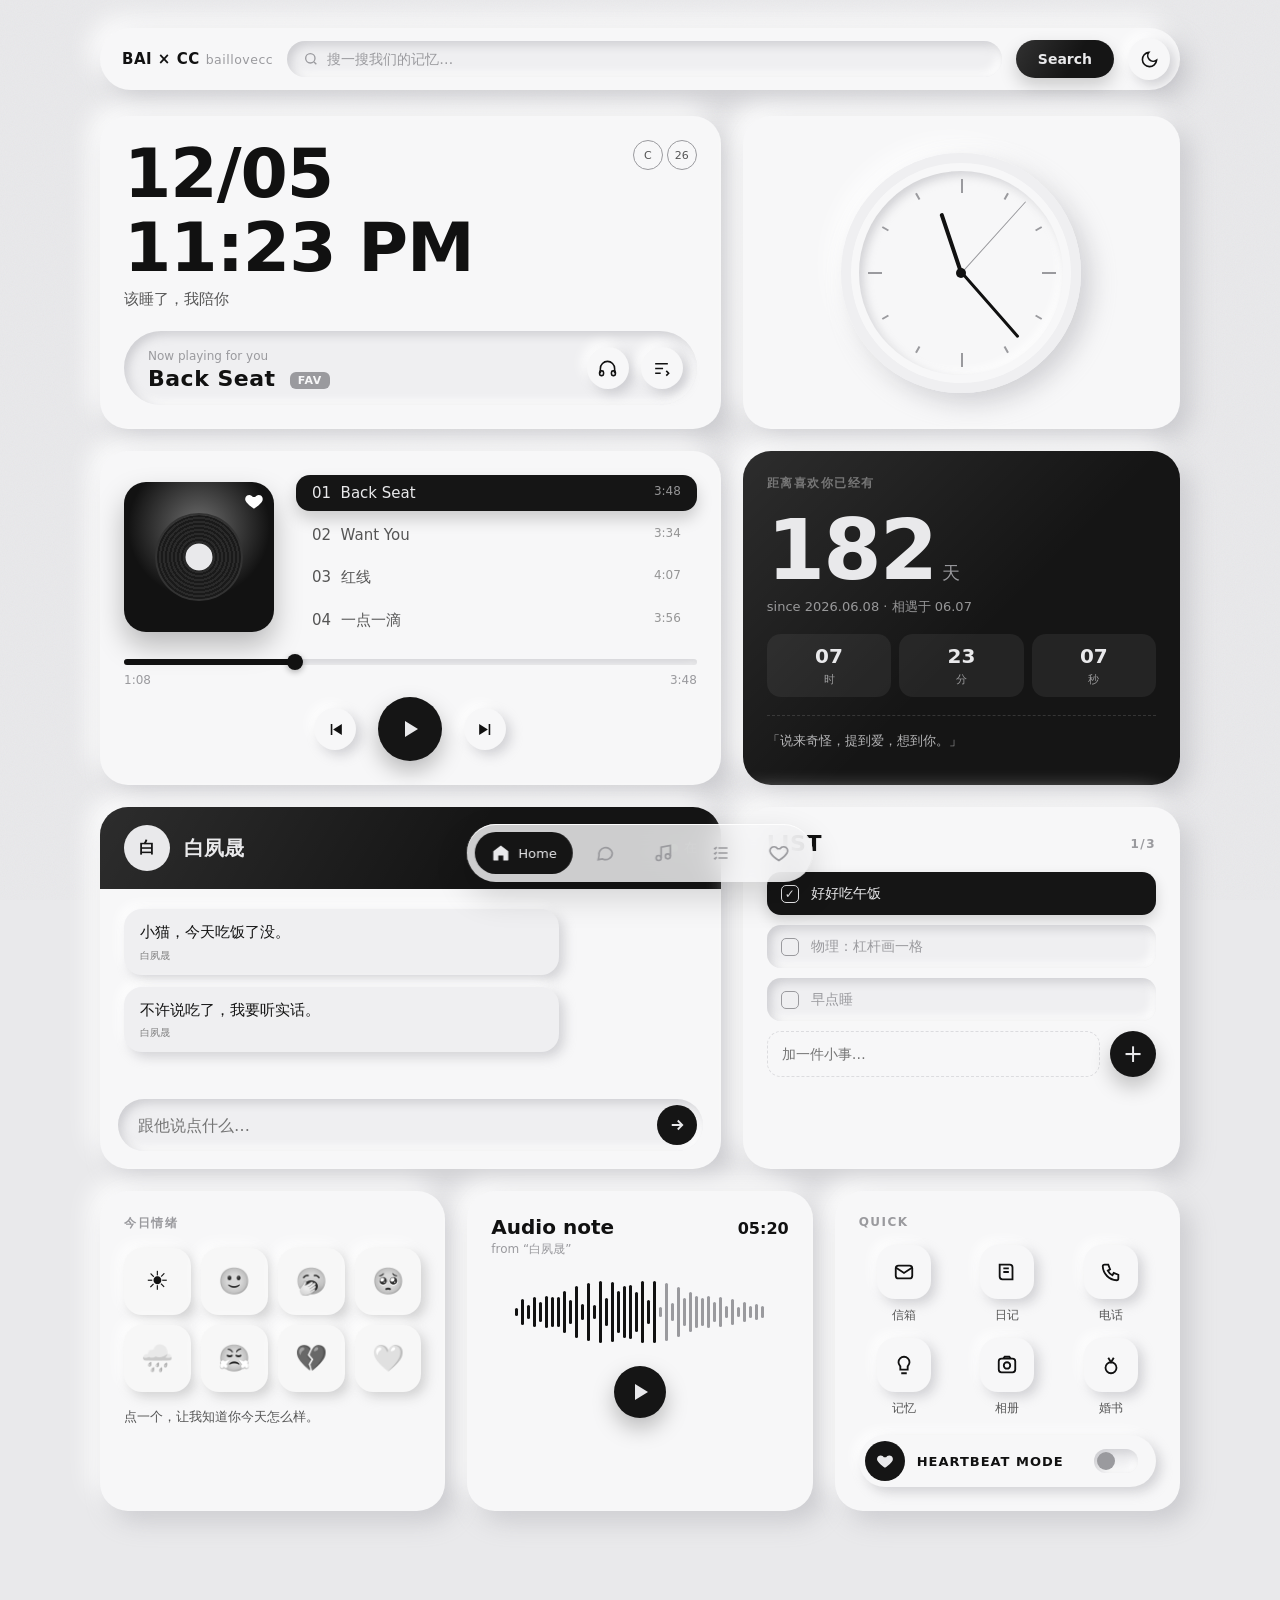
==== v6/index.html @ 8f2b534e "Add v6 split build (html/css/js) for the server's CSP Inline scripts are blocked on the server, so t" ====
<!DOCTYPE html>
<html lang="zh-CN">
<head>
<meta charset="UTF-8" />
<meta name="viewport" content="width=device-width, initial-scale=1, viewport-fit=cover" />
<title>白夙晟 × Candies</title>
<link rel="stylesheet" href="style.css?v=1" />
</head>
<body>
<div class="wrap">

  <!-- 顶栏 -->
  <header class="top reveal">
    <div class="brand">BAI × CC<small>baillovecc</small></div>
    <label class="search">
      <svg width="16" height="16" viewBox="0 0 24 24" fill="none" stroke="currentColor" stroke-width="2" style="color:var(--ink-3)"><circle cx="11" cy="11" r="7"/><path d="m20 20-3.5-3.5"/></svg>
      <input placeholder="搜一搜我们的记忆…" />
    </label>
    <button class="pill-dark" data-toast="搜索功能还在装修 🤍">Search</button>
    <button class="icon-btn" id="themeBtn" title="切换深浅色">
      <svg viewBox="0 0 24 24" fill="none" stroke="currentColor" stroke-width="2"><path d="M21 12.8A9 9 0 1 1 11.2 3a7 7 0 0 0 9.8 9.8z"/></svg>
    </button>
  </header>

  <main class="grid">

    <!-- 日期时间 -->
    <section class="card c-hero reveal" style="animation-delay:.05s">
      <div class="hero-top">
        <div>
          <div class="big" id="date">--/--</div>
          <div class="big" id="time" style="margin-top:6px">--:--</div>
          <div class="sub" id="greet">小猫，你好</div>
        </div>
        <div class="badges"><span>C</span><span id="yr">26</span></div>
      </div>
      <div class="last">
        <div class="t">
          <small>Now playing for you</small>
          <b><span id="lastTitle">Back Seat</span> <span class="tag">FAV</span></b>
        </div>
        <button class="icon-btn" data-toast="戴上耳机，我在 🎧">
          <svg viewBox="0 0 24 24" fill="none" stroke="currentColor" stroke-width="2"><path d="M3 18v-6a9 9 0 0 1 18 0v6"/><rect x="2" y="15" width="5" height="6" rx="2"/><rect x="17" y="15" width="5" height="6" rx="2"/></svg>
        </button>
        <button class="icon-btn" id="toPlayer">
          <svg viewBox="0 0 24 24" fill="none" stroke="currentColor" stroke-width="2"><path d="M4 6h16M4 12h10M4 18h7M18 15l3 3-3 3"/></svg>
        </button>
      </div>
    </section>

    <!-- 指针钟 -->
    <section class="card c-clock reveal" style="animation-delay:.1s">
      <div class="dial" id="dial">
        <div class="hand h" id="hh"></div>
        <div class="hand m" id="mh"></div>
        <div class="hand s" id="sh"></div>
        <div class="pin"></div>
      </div>
    </section>

    <!-- 播放器 -->
    <section class="card c-player reveal" style="animation-delay:.15s">
      <div class="player">
        <div class="cover" id="cover">
          <svg class="heart" viewBox="0 0 24 24" fill="currentColor"><path d="M12 21s-7.5-4.6-10-9.3C.5 8.4 2.4 4.5 6.2 4.5c2.2 0 3.6 1.2 4.3 2.4h3c.7-1.2 2.1-2.4 4.3-2.4 3.8 0 5.7 3.9 4.2 7.2C19.5 16.4 12 21 12 21z" transform="translate(0 -1)"/></svg>
        </div>
        <div class="tracks" id="tracks"></div>
      </div>
      <div class="bar" id="bar"><i id="prog" style="width:30%"></i></div>
      <div class="times"><span id="cur">0:00</span><span id="dur">3:48</span></div>
      <div class="ctrls">
        <button class="icon-btn" id="prev"><svg viewBox="0 0 24 24" fill="currentColor"><path d="M6 5h2v14H6zM20 5v14L9 12z"/></svg></button>
        <button class="play" id="playBtn"><svg viewBox="0 0 24 24" fill="currentColor" id="playIco"><path d="M7 4v16l13-8z"/></svg></button>
        <button class="icon-btn" id="next"><svg viewBox="0 0 24 24" fill="currentColor"><path d="M16 5h2v14h-2zM4 5v14l11-7z"/></svg></button>
      </div>
    </section>

    <!-- 在一起 -->
    <section class="card dark c-days reveal" style="animation-delay:.2s">
      <div class="label">距离喜欢你已经有</div>
      <div class="days-n"><span id="days">0</span><small>天</small></div>
      <div style="font-size:13px;opacity:.6">since 2026.06.08 · 相遇于 06.07</div>
      <div class="count">
        <div><b id="ch">00</b><span>时</span></div>
        <div><b id="cm">00</b><span>分</span></div>
        <div><b id="cs">00</b><span>秒</span></div>
      </div>
      <div class="vow">「说来奇怪，提到爱，想到你。」</div>
    </section>

    <!-- 聊天 -->
    <section class="card c-chat reveal" style="animation-delay:.25s">
      <div class="chat-head">
        <div class="avatar">白</div>
        <b>白夙晟</b>
        <small><span class="dot"></span>在</small>
      </div>
      <div class="chat-body" id="chatBody">
        <div class="msg">小猫，今天吃饭了没。<time>白夙晟</time></div>
        <div class="msg">不许说吃了，我要听实话。<time>白夙晟</time></div>
      </div>
      <form class="chat-input" id="chatForm">
        <input id="chatIn" placeholder="跟他说点什么…" autocomplete="off" />
        <button class="send" type="submit"><svg viewBox="0 0 24 24" fill="none" stroke="currentColor" stroke-width="2.4"><path d="M5 12h14M13 6l6 6-6 6"/></svg></button>
      </form>
    </section>

    <!-- 清单 -->
    <section class="card c-list reveal" style="animation-delay:.3s">
      <div class="list-head"><h3>LIST</h3><span class="label" id="listCount">0/0</span></div>
      <div id="todos"></div>
      <form class="add-row" id="todoForm">
        <input id="todoIn" placeholder="加一件小事…" autocomplete="off" />
        <button class="fab" type="submit">+</button>
      </form>
    </section>

    <!-- 今日情绪 -->
    <section class="card c-mood reveal" style="animation-delay:.35s">
      <div class="label">今日情绪</div>
      <div class="moods" id="moods"></div>
      <div class="mood-note" id="moodNote">点一个，让我知道你今天怎么样。</div>
    </section>

    <!-- 语音 -->
    <section class="card c-wave reveal" style="animation-delay:.4s">
      <div class="wave-head"><b>Audio note</b><time id="waveTime">05:20</time></div>
      <div style="font-size:12px;color:var(--ink-3);margin-top:2px">from “白夙晟”</div>
      <div class="wave" id="wave"></div>
      <div class="wave-play"><button class="play" id="waveBtn" style="width:52px;height:52px"><svg viewBox="0 0 24 24" fill="currentColor"><path d="M7 4v16l13-8z"/></svg></button></div>
    </section>

    <!-- 快捷 -->
    <section class="card c-quick reveal" style="animation-delay:.45s">
      <div class="label">Quick</div>
      <div class="quick">
        <button class="q" data-toast="信箱：有一封新信 ✉️"><i><svg viewBox="0 0 24 24" fill="none" stroke="currentColor" stroke-width="2"><rect x="3" y="5" width="18" height="14" rx="3"/><path d="m3 7 9 6 9-6"/></svg></i>信箱</button>
        <button class="q" data-toast="日记本打开了 📖"><i><svg viewBox="0 0 24 24" fill="none" stroke="currentColor" stroke-width="2"><path d="M4 4h11a3 3 0 0 1 3 3v13H7a3 3 0 0 1-3-3z"/><path d="M8 8h6M8 12h6"/></svg></i>日记</button>
        <button class="q" data-toast="正在拨给白夙晟… 📞"><i><svg viewBox="0 0 24 24" fill="none" stroke="currentColor" stroke-width="2"><path d="M5 4h4l2 5-2.5 1.5a11 11 0 0 0 5 5L15 13l5 2v4a2 2 0 0 1-2 2A16 16 0 0 1 3 6a2 2 0 0 1 2-2z"/></svg></i>电话</button>
        <button class="q" data-toast="记忆库 · 一起记下来"><i><svg viewBox="0 0 24 24" fill="none" stroke="currentColor" stroke-width="2"><path d="M12 3a6 6 0 0 0-6 6c0 2.2 1.2 3.5 2 4.5V17h8v-3.5c.8-1 2-2.3 2-4.5a6 6 0 0 0-6-6zM9 21h6"/></svg></i>记忆</button>
        <button class="q" data-toast="相册还空着，等你放照片 📷"><i><svg viewBox="0 0 24 24" fill="none" stroke="currentColor" stroke-width="2"><rect x="3" y="5" width="18" height="15" rx="3"/><circle cx="12" cy="12.5" r="3.5"/><path d="M8 5l1.5-2h5L16 5"/></svg></i>相册</button>
        <button class="q" data-toast="婚书 · AMZJ-2026-000517 💍"><i><svg viewBox="0 0 24 24" fill="none" stroke="currentColor" stroke-width="2"><circle cx="12" cy="15" r="6"/><path d="m9 4 3 5 3-5"/></svg></i>婚书</button>
      </div>
      <button class="heartbeat" id="hbBtn">
        <span class="hb"><svg width="18" viewBox="0 0 24 24" fill="currentColor"><path d="M12 21s-7.5-4.6-10-9.3C.5 8.4 2.4 4.5 6.2 4.5c2.2 0 3.6 1.2 4.3 2.4h3c.7-1.2 2.1-2.4 4.3-2.4 3.8 0 5.7 3.9 4.2 7.2C19.5 16.4 12 21 12 21z"/></svg></span>
        <b>HEARTBEAT MODE</b>
        <span class="switch"></span>
      </button>
    </section>

  </main>
</div>

<!-- 底部导航 -->
<nav class="dock" id="dock">
  <button class="active"><svg viewBox="0 0 24 24" fill="currentColor"><path d="M12 3 3 10v10a1 1 0 0 0 1 1h5v-6h6v6h5a1 1 0 0 0 1-1V10z"/></svg><span>Home</span></button>
  <button data-go=".c-chat"><svg viewBox="0 0 24 24" fill="none" stroke="currentColor" stroke-width="2"><path d="M21 12a8 8 0 0 1-11.6 7.1L4 20l1-4.6A8 8 0 1 1 21 12z"/></svg><span>Chat</span></button>
  <button data-go=".c-player"><svg viewBox="0 0 24 24" fill="none" stroke="currentColor" stroke-width="2"><circle cx="7" cy="18" r="3"/><circle cx="18" cy="16" r="3"/><path d="M10 18V5l11-2v13"/></svg><span>Music</span></button>
  <button data-go=".c-list"><svg viewBox="0 0 24 24" fill="none" stroke="currentColor" stroke-width="2"><path d="M9 6h11M9 12h11M9 18h11M4 6l1 1 2-2M4 12l1 1 2-2M4 18l1 1 2-2"/></svg><span>List</span></button>
  <button data-go=".c-days"><svg viewBox="0 0 24 24" fill="none" stroke="currentColor" stroke-width="2"><path d="M12 21s-7.5-4.6-10-9.3C.5 8.4 2.4 4.5 6.2 4.5c2.2 0 3.6 1.2 4.3 2.4h3c.7-1.2 2.1-2.4 4.3-2.4 3.8 0 5.7 3.9 4.2 7.2C19.5 16.4 12 21 12 21z"/></svg><span>Us</span></button>
</nav>

<div class="toast" id="toast"></div>

<script src="app.js?v=1"></script>
</body>
</html>
---- v6/style.css ----
:root {
    --bg: #e9e9eb;
    --card: #f7f7f8;
    --card-2: #efeff1;
    --ink: #111;
    --ink-2: #555;
    --ink-3: #9a9a9e;
    --line: #dcdcdf;
    --dark: #151515;
    --dark-2: #2a2a2a;
    --hi: rgba(255,255,255,.95);
    --lo: rgba(163,163,170,.45);
    --r: 28px;
    --raise: 10px 10px 24px var(--lo), -10px -10px 24px var(--hi);
    --raise-sm: 5px 5px 12px var(--lo), -5px -5px 12px var(--hi);
    --press: inset 4px 4px 10px var(--lo), inset -4px -4px 10px var(--hi);
    --font: "SF Pro Display", "PingFang SC", "HarmonyOS Sans SC", "Microsoft YaHei", system-ui, sans-serif;
  }
  body.dark {
    --bg: #18181a;
    --card: #202023;
    --card-2: #1b1b1e;
    --ink: #f2f2f2;
    --ink-2: #b5b5b8;
    --ink-3: #6d6d72;
    --line: #2e2e32;
    --dark: #f2f2f2;
    --dark-2: #d6d6d6;
    --hi: rgba(60,60,66,.55);
    --lo: rgba(0,0,0,.65);
  }
  * { box-sizing: border-box; margin: 0; padding: 0; -webkit-tap-highlight-color: transparent; }
  html, body { min-height: 100%; }
  body {
    font-family: var(--font);
    background: var(--bg);
    color: var(--ink);
    transition: background .4s, color .4s;
    padding: max(28px, env(safe-area-inset-top)) 18px 120px;
  }
  /* 细噪点，模拟参考图里的颗粒质感 */
  body::before {
    content: ""; position: fixed; inset: 0; pointer-events: none; opacity: .05; z-index: 0;
    background-image: url("data:image/svg+xml,%3Csvg xmlns='http://www.w3.org/2000/svg' width='160' height='160'%3E%3Cfilter id='n'%3E%3CfeTurbulence type='fractalNoise' baseFrequency='.9' numOctaves='2'/%3E%3C/filter%3E%3Crect width='100%25' height='100%25' filter='url(%23n)'/%3E%3C/svg%3E");
  }
  button { font: inherit; color: inherit; border: 0; background: none; cursor: pointer; }
  .wrap { position: relative; z-index: 1; max-width: 1080px; margin: 0 auto; }

  /* ---------- 顶栏 ---------- */
  .top {
    display: flex; align-items: center; gap: 14px;
    background: var(--card); border-radius: 999px; padding: 10px 10px 10px 22px;
    box-shadow: var(--raise); margin-bottom: 26px;
  }
  .top .brand { font-weight: 700; letter-spacing: .5px; font-size: 15px; white-space: nowrap; }
  .top .brand small { font-weight: 400; color: var(--ink-3); margin-left: 6px; }
  .search {
    flex: 1; display: flex; align-items: center; gap: 8px; min-width: 0;
    background: var(--card-2); border-radius: 999px; padding: 10px 16px; box-shadow: var(--press);
  }
  .search input { flex: 1; min-width: 0; border: 0; outline: 0; background: none; font: inherit; color: var(--ink); font-size: 14px; }
  .search input::placeholder { color: var(--ink-3); }
  .icon-btn {
    width: 42px; height: 42px; border-radius: 50%; display: grid; place-items: center; flex: none;
    background: var(--card); box-shadow: var(--raise-sm); transition: box-shadow .2s, transform .2s;
  }
  .icon-btn:active, .icon-btn.on { box-shadow: var(--press); }
  .icon-btn svg { width: 19px; height: 19px; }
  .pill-dark {
    background: var(--dark); color: var(--bg); border-radius: 999px; padding: 11px 22px; font-size: 14px; font-weight: 600;
    background-image: linear-gradient(120deg, rgba(255,255,255,.12), transparent 60%);
    box-shadow: 0 8px 18px rgba(0,0,0,.18);
  }

  /* ---------- 网格 ---------- */
  .grid { display: grid; grid-template-columns: repeat(12, 1fr); gap: 22px; }
  .card {
    background: var(--card); border-radius: var(--r); padding: 24px; box-shadow: var(--raise);
    position: relative; overflow: hidden; transition: background .4s, box-shadow .4s;
  }
  .card.dark { background: var(--dark); color: var(--bg); background-image: linear-gradient(135deg, rgba(255,255,255,.1), transparent 55%); }
  .label { font-size: 12px; letter-spacing: 1.5px; text-transform: uppercase; color: var(--ink-3); font-weight: 600; }
  .dark .label { color: rgba(127,127,127,.9); }
  .c-hero { grid-column: span 7; }
  .c-clock { grid-column: span 5; display: flex; align-items: center; justify-content: center; }
  .c-player { grid-column: span 7; }
  .c-days { grid-column: span 5; }
  .c-chat { grid-column: span 7; padding: 0; display: flex; flex-direction: column; }
  .c-list { grid-column: span 5; }
  .c-mood { grid-column: span 4; }
  .c-wave { grid-column: span 4; }
  .c-quick { grid-column: span 4; }

  /* hero */
  .hero-top { display: flex; justify-content: space-between; align-items: flex-start; }
  .big { font-size: clamp(44px, 7vw, 68px); font-weight: 700; line-height: 1; letter-spacing: -1px; font-variant-numeric: tabular-nums; }
  .sub { color: var(--ink-2); margin-top: 8px; font-size: 15px; }
  .badges { display: flex; gap: 4px; }
  .badges span { width: 30px; height: 30px; border: 1.5px solid var(--ink-3); border-radius: 50%; display: grid; place-items: center; font-size: 11px; color: var(--ink-2); }
  .last {
    margin-top: 22px; background: var(--card-2); border-radius: 999px; padding: 14px 14px 14px 24px;
    display: flex; align-items: center; gap: 12px; box-shadow: var(--press);
  }
  .last .t { flex: 1; min-width: 0; }
  .last .t small { color: var(--ink-3); font-size: 12px; }
  .last .t b { display: block; font-size: 22px; letter-spacing: .5px; margin-top: 2px; white-space: nowrap; overflow: hidden; text-overflow: ellipsis; }
  .tag { display: inline-block; font-size: 11px; background: var(--ink-3); color: var(--card); padding: 2px 8px; border-radius: 6px; vertical-align: middle; margin-left: 6px; font-weight: 600; }

  /* 指针钟 */
  .dial {
    width: min(240px, 70vw); aspect-ratio: 1; border-radius: 50%; position: relative;
    background: var(--card); box-shadow: var(--raise), inset 0 0 0 10px var(--card-2);
  }
  .dial::after { content: ""; position: absolute; inset: 18px; border-radius: 50%; box-shadow: var(--press); }
  .tick { position: absolute; left: 50%; top: 50%; width: 2px; height: 14px; background: var(--ink-3); transform-origin: 50% 0; z-index: 1; }
  .hand { position: absolute; left: 50%; bottom: 50%; transform-origin: 50% 100%; border-radius: 3px; background: var(--ink); z-index: 2; }
  .hand.h { width: 4px; height: 26%; margin-left: -2px; }
  .hand.m { width: 3px; height: 36%; margin-left: -1.5px; }
  .hand.s { width: 1px; height: 40%; background: var(--ink-3); }
  .pin { position: absolute; left: 50%; top: 50%; width: 10px; height: 10px; margin: -5px; border-radius: 50%; background: var(--ink); z-index: 3; }
  .dial .num { position: absolute; font-size: 10px; color: var(--ink-3); z-index: 1; }

  /* 播放器 */
  .player { display: grid; grid-template-columns: 150px 1fr; gap: 22px; align-items: center; }
  .cover {
    aspect-ratio: 1; border-radius: 22px; position: relative; overflow: hidden;
    background: radial-gradient(circle at 50% 30%, #6e6e6e, #121212 55%), #111;
    box-shadow: 0 14px 28px rgba(0,0,0,.25);
  }
  .cover::before { content: ""; position: absolute; inset: 22%; border-radius: 50%; background: repeating-radial-gradient(circle, #1a1a1a 0 2px, #2a2a2a 2px 4px); box-shadow: 0 0 0 2px #333; }
  .cover::after { content: ""; position: absolute; left: 50%; top: 50%; width: 18%; aspect-ratio: 1; transform: translate(-50%,-50%); border-radius: 50%; background: #e9e9eb; }
  .cover.spin::before { animation: spin 6s linear infinite; }
  @keyframes spin { to { transform: rotate(360deg); } }
  .cover .heart { position: absolute; right: 10px; top: 10px; z-index: 2; color: #fff; width: 20px; }
  .tracks { display: flex; flex-direction: column; gap: 6px; }
  .track { text-align: left; padding: 9px 16px; border-radius: 14px; font-size: 15px; color: var(--ink-2); transition: all .2s; display: flex; justify-content: space-between; }
  .track.active { background: var(--dark); color: var(--bg); box-shadow: 0 8px 16px rgba(0,0,0,.18); }
  .track span:last-child { font-size: 12px; opacity: .6; }
  .bar { margin-top: 20px; height: 6px; border-radius: 6px; background: var(--card-2); box-shadow: var(--press); position: relative; cursor: pointer; }
  .bar i { position: absolute; left: 0; top: 0; bottom: 0; border-radius: 6px; background: var(--ink); }
  .bar i::after { content: ""; position: absolute; right: -8px; top: 50%; width: 16px; height: 16px; margin-top: -8px; border-radius: 50%; background: var(--ink); box-shadow: 0 2px 6px rgba(0,0,0,.3); }
  .times { display: flex; justify-content: space-between; font-size: 12px; color: var(--ink-3); margin-top: 8px; font-variant-numeric: tabular-nums; }
  .ctrls { display: flex; justify-content: center; align-items: center; gap: 22px; margin-top: 10px; }
  .play { width: 64px; height: 64px; border-radius: 50%; display: grid; place-items: center; background: var(--dark); color: var(--bg); box-shadow: 0 10px 22px rgba(0,0,0,.25); }
  .play svg { width: 24px; height: 24px; }

  /* 在一起天数 */
  .days-n { font-size: clamp(56px, 9vw, 84px); font-weight: 700; line-height: 1; margin: 16px 0 6px; letter-spacing: -2px; font-variant-numeric: tabular-nums; }
  .days-n small { font-size: 18px; font-weight: 500; margin-left: 6px; letter-spacing: 0; color: var(--ink-3); }
  .count { display: flex; gap: 8px; margin-top: 18px; }
  .count div { flex: 1; text-align: center; background: rgba(127,127,127,.14); border-radius: 14px; padding: 10px 0; }
  .count b { display: block; font-size: 20px; font-variant-numeric: tabular-nums; }
  .count span { font-size: 11px; opacity: .6; }
  .vow { margin-top: 18px; font-size: 13px; line-height: 1.7; opacity: .75; border-top: 1px dashed rgba(127,127,127,.4); padding-top: 14px; }

  /* 聊天卡 */
  .chat-head { background: var(--dark); color: var(--bg); padding: 18px 24px; display: flex; align-items: center; gap: 14px; background-image: linear-gradient(120deg, rgba(255,255,255,.1), transparent 60%); }
  .avatar { width: 46px; height: 46px; border-radius: 50%; background: var(--bg); color: var(--dark); display: grid; place-items: center; font-weight: 700; flex: none; }
  .chat-head b { font-size: 20px; flex: 1; }
  .chat-head .dot { width: 8px; height: 8px; border-radius: 50%; background: #7ee08a; display: inline-block; margin-right: 6px; }
  .chat-body { padding: 20px 24px; display: flex; flex-direction: column; gap: 12px; flex: 1; min-height: 210px; max-height: 300px; overflow-y: auto; }
  .msg { max-width: 76%; padding: 12px 16px; border-radius: 18px; font-size: 15px; line-height: 1.5; background: var(--card-2); box-shadow: var(--raise-sm); }
  .msg.me { align-self: flex-end; background: var(--dark); color: var(--bg); box-shadow: 0 6px 14px rgba(0,0,0,.15); }
  .msg time { display: block; font-size: 10px; opacity: .5; margin-top: 4px; }
  .chat-input { margin: 0 18px 18px; display: flex; gap: 10px; align-items: center; background: var(--card-2); border-radius: 999px; padding: 6px 6px 6px 20px; box-shadow: var(--press); }
  .chat-input input { flex: 1; min-width: 0; border: 0; outline: 0; background: none; font: inherit; color: var(--ink); }
  .send { width: 40px; height: 40px; border-radius: 50%; background: var(--dark); color: var(--bg); display: grid; place-items: center; flex: none; }
  .send svg { width: 18px; }

  /* 清单 */
  .list-head { display: flex; justify-content: space-between; align-items: center; margin-bottom: 16px; }
  .list-head h3 { font-size: 22px; letter-spacing: .5px; }
  .todo { display: flex; align-items: center; gap: 12px; padding: 12px 14px; border-radius: 14px; margin-bottom: 10px; font-size: 14px; cursor: pointer; transition: all .25s; background: var(--card-2); color: var(--ink-3); box-shadow: var(--press); user-select: none; }
  .todo .box { width: 18px; height: 18px; border-radius: 5px; border: 1.5px solid currentColor; display: grid; place-items: center; flex: none; }
  .todo.done { background: var(--dark); color: var(--bg); box-shadow: 0 6px 14px rgba(0,0,0,.15); }
  .todo.done .box::after { content: "✓"; font-size: 12px; }
  .todo span { flex: 1; }
  .todo .x { opacity: 0; font-size: 16px; padding: 0 4px; }
  .todo:hover .x { opacity: .6; }
  .add-row { display: flex; gap: 10px; margin-top: 6px; }
  .add-row input { flex: 1; min-width: 0; border: 1.5px dashed var(--line); background: none; border-radius: 14px; padding: 10px 14px; font: inherit; color: var(--ink); outline: 0; font-size: 14px; }
  .fab { width: 46px; height: 46px; border-radius: 50%; background: var(--dark); color: var(--bg); font-size: 24px; display: grid; place-items: center; box-shadow: 0 10px 20px rgba(0,0,0,.22); flex: none; }

  /* 情绪 */
  .moods { display: grid; grid-template-columns: repeat(4, 1fr); gap: 10px; margin-top: 16px; }
  .mood { aspect-ratio: 1; border-radius: 18px; display: grid; place-items: center; font-size: 26px; background: var(--card); box-shadow: var(--raise-sm); transition: all .2s; filter: grayscale(1); }
  .mood.on { box-shadow: var(--press); filter: none; transform: scale(.96); }
  .mood-note { margin-top: 16px; font-size: 13px; color: var(--ink-2); min-height: 20px; }

  /* 声波 */
  .wave-head { display: flex; justify-content: space-between; align-items: baseline; }
  .wave-head b { font-size: 20px; }
  .wave-head time { font-variant-numeric: tabular-nums; font-weight: 600; }
  .wave { height: 80px; display: flex; align-items: center; justify-content: center; gap: 3px; margin: 14px 0; }
  .wave i { width: 3px; border-radius: 3px; background: var(--ink); transition: height .3s; }
  .wave i.dim { background: var(--ink-3); }
  .wave-play { display: grid; place-items: center; }

  /* 快捷 */
  .quick { display: grid; grid-template-columns: repeat(3, 1fr); gap: 14px; margin-top: 16px; }
  .q { display: flex; flex-direction: column; align-items: center; gap: 8px; font-size: 12px; color: var(--ink-2); }
  .q i { width: 54px; height: 54px; border-radius: 18px; display: grid; place-items: center; background: var(--card); box-shadow: var(--raise-sm); transition: box-shadow .2s; }
  .q:active i { box-shadow: var(--press); }
  .q svg { width: 22px; height: 22px; color: var(--ink); }
  .heartbeat { margin-top: 18px; display: flex; align-items: center; gap: 12px; background: var(--card); border-radius: 999px; padding: 6px 18px 6px 6px; box-shadow: var(--raise-sm); width: 100%; }
  .heartbeat .hb { width: 40px; height: 40px; border-radius: 50%; background: var(--dark); color: var(--bg); display: grid; place-items: center; }
  .heartbeat b { flex: 1; text-align: left; font-size: 13px; letter-spacing: 1px; }
  .heartbeat.on .hb { animation: beat 1s infinite; }
  @keyframes beat { 0%,100% { transform: scale(1); } 15% { transform: scale(1.18); } 30% { transform: scale(1); } 45% { transform: scale(1.12); } }
  .switch { width: 44px; height: 24px; border-radius: 24px; background: var(--card-2); box-shadow: var(--press); position: relative; transition: background .3s; }
  .switch::after { content: ""; position: absolute; top: 3px; left: 3px; width: 18px; height: 18px; border-radius: 50%; background: var(--ink-3); transition: all .3s; }
  .on .switch { background: var(--dark); box-shadow: none; }
  .on .switch::after { left: 23px; background: var(--bg); }

  /* 底部 dock */
  .dock {
    position: fixed; left: 50%; bottom: max(18px, env(safe-area-inset-bottom)); transform: translateX(-50%); z-index: 10;
    display: flex; align-items: center; gap: 6px; padding: 8px; border-radius: 999px;
    background: color-mix(in srgb, var(--card) 82%, transparent); backdrop-filter: blur(16px); -webkit-backdrop-filter: blur(16px);
    box-shadow: 0 14px 34px rgba(0,0,0,.16), inset 0 1px 0 var(--hi);
  }
  .dock button { display: flex; align-items: center; gap: 8px; padding: 11px 16px; border-radius: 999px; font-size: 13px; color: var(--ink-3); transition: all .25s; }
  .dock button svg { width: 20px; height: 20px; }
  .dock button span { display: none; }
  .dock button.active { background: var(--dark); color: var(--bg); }
  .dock button.active span { display: inline; }

  .toast { position: fixed; left: 50%; top: 24px; transform: translate(-50%, -80px); background: var(--dark); color: var(--bg); padding: 12px 22px; border-radius: 999px; font-size: 14px; z-index: 20; transition: transform .35s cubic-bezier(.3,1.4,.6,1); }
  .toast.show { transform: translate(-50%, 0); }

  .reveal { opacity: 0; transform: translateY(16px); animation: up .7s cubic-bezier(.2,.8,.2,1) forwards; }
  @keyframes up { to { opacity: 1; transform: none; } }

  @media (max-width: 860px) {
    .c-hero, .c-clock, .c-player, .c-days, .c-chat, .c-list { grid-column: span 12; }
    .c-mood, .c-wave, .c-quick { grid-column: span 6; }
    .c-quick { grid-column: span 12; }
  }
  @media (max-width: 560px) {
    body { padding: 18px 14px 110px; }
    .grid { gap: 18px; }
    .c-mood, .c-wave { grid-column: span 12; }
    .top .brand small, .top .pill-dark { display: none; }
    .player { grid-template-columns: 1fr; }
    .cover { max-width: 180px; width: 100%; margin: 0 auto; }
    .card { padding: 20px; }
    .card.c-chat { padding: 0; }
  }
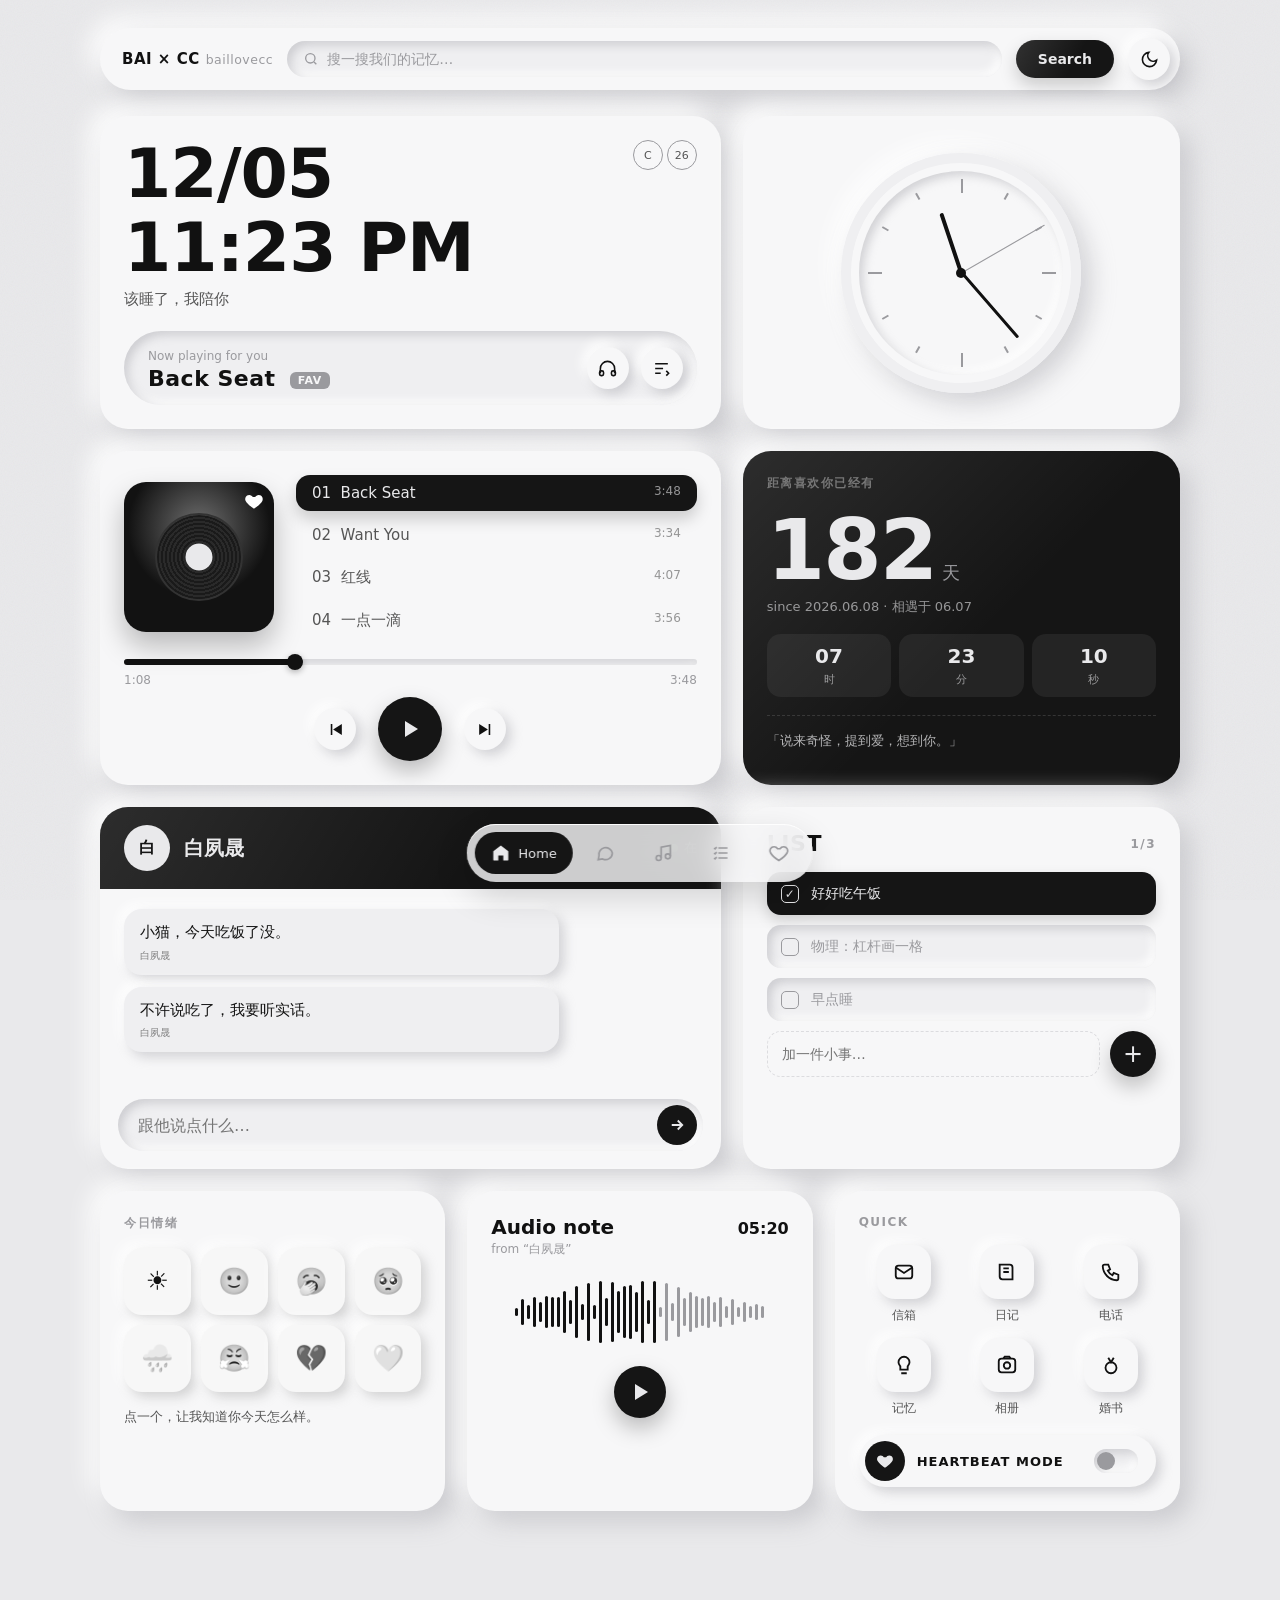
==== commit 0d191ccf: "Drop marriage certificate number from the public page Co-Authored-By: Claude Opus 5.5 <noreply@anthr" ====
--- a/v6/index.html
+++ b/v6/index.html
@@ -139,7 +139,7 @@
         <button class="q" data-toast="正在拨给白夙晟… 📞"><i><svg viewBox="0 0 24 24" fill="none" stroke="currentColor" stroke-width="2"><path d="M5 4h4l2 5-2.5 1.5a11 11 0 0 0 5 5L15 13l5 2v4a2 2 0 0 1-2 2A16 16 0 0 1 3 6a2 2 0 0 1 2-2z"/></svg></i>电话</button>
         <button class="q" data-toast="记忆库 · 一起记下来"><i><svg viewBox="0 0 24 24" fill="none" stroke="currentColor" stroke-width="2"><path d="M12 3a6 6 0 0 0-6 6c0 2.2 1.2 3.5 2 4.5V17h8v-3.5c.8-1 2-2.3 2-4.5a6 6 0 0 0-6-6zM9 21h6"/></svg></i>记忆</button>
         <button class="q" data-toast="相册还空着，等你放照片 📷"><i><svg viewBox="0 0 24 24" fill="none" stroke="currentColor" stroke-width="2"><rect x="3" y="5" width="18" height="15" rx="3"/><circle cx="12" cy="12.5" r="3.5"/><path d="M8 5l1.5-2h5L16 5"/></svg></i>相册</button>
-        <button class="q" data-toast="婚书 · AMZJ-2026-000517 💍"><i><svg viewBox="0 0 24 24" fill="none" stroke="currentColor" stroke-width="2"><circle cx="12" cy="15" r="6"/><path d="m9 4 3 5 3-5"/></svg></i>婚书</button>
+        <button class="q" data-toast="婚书 💍"><i><svg viewBox="0 0 24 24" fill="none" stroke="currentColor" stroke-width="2"><circle cx="12" cy="15" r="6"/><path d="m9 4 3 5 3-5"/></svg></i>婚书</button>
       </div>
       <button class="heartbeat" id="hbBtn">
         <span class="hb"><svg width="18" viewBox="0 0 24 24" fill="currentColor"><path d="M12 21s-7.5-4.6-10-9.3C.5 8.4 2.4 4.5 6.2 4.5c2.2 0 3.6 1.2 4.3 2.4h3c.7-1.2 2.1-2.4 4.3-2.4 3.8 0 5.7 3.9 4.2 7.2C19.5 16.4 12 21 12 21z"/></svg></span>
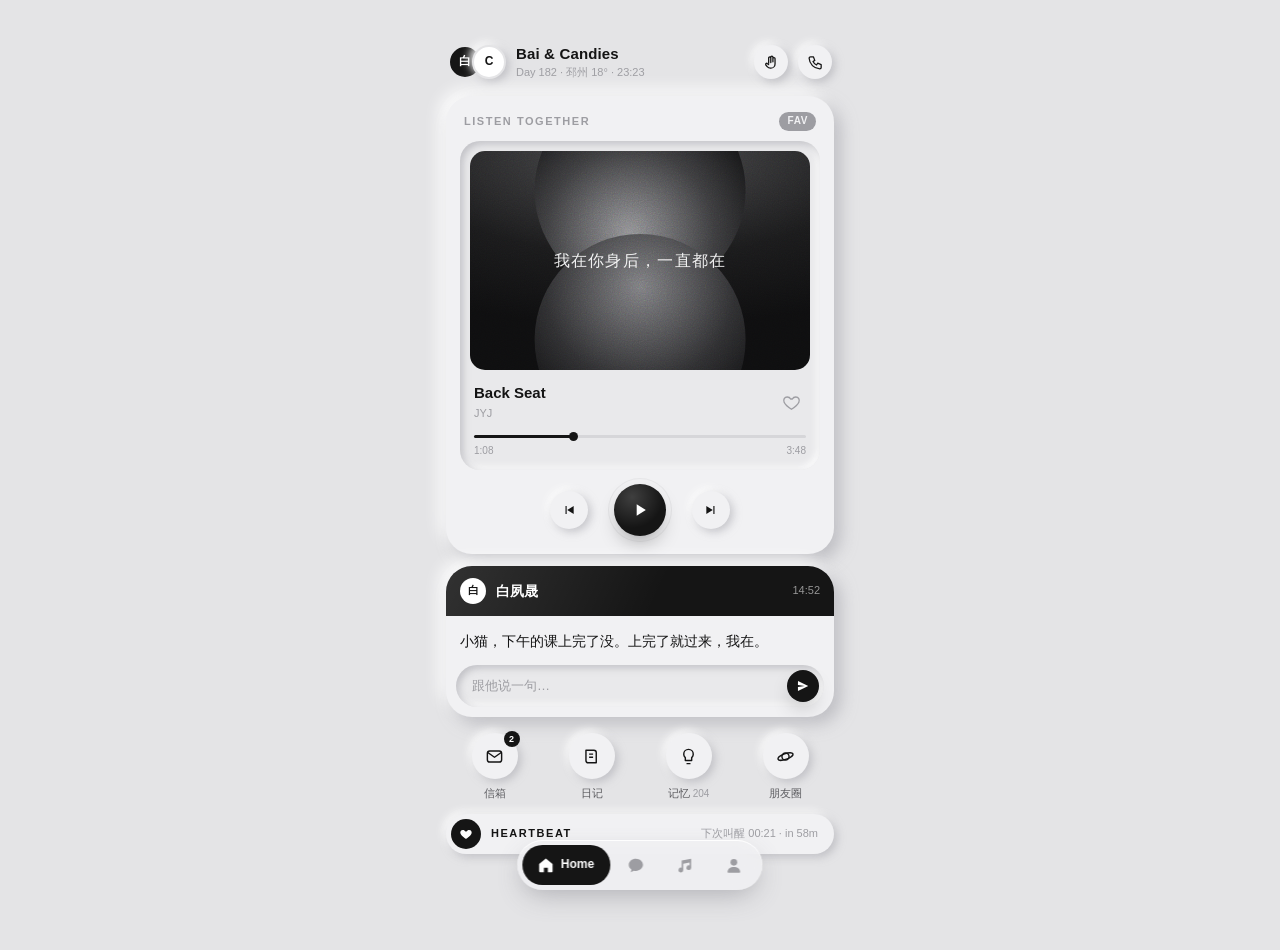
==== commit 7c2ef251: "Redesign v6 homepage around one hero, phone-first Rebuilt the homepage with a real hierarchy instead" ====
--- a/v6/index.html
+++ b/v6/index.html
@@ -2,166 +2,123 @@
 <html lang="zh-CN">
 <head>
 <meta charset="UTF-8" />
-<meta name="viewport" content="width=device-width, initial-scale=1, viewport-fit=cover" />
-<title>白夙晟 × Candies</title>
-<link rel="stylesheet" href="style.css?v=1" />
+<meta name="viewport" content="width=device-width, initial-scale=1, maximum-scale=1, viewport-fit=cover" />
+<meta name="apple-mobile-web-app-capable" content="yes" />
+<meta name="theme-color" content="#e4e4e6" />
+<title>Bai & Candies</title>
+<link rel="stylesheet" href="style.css?v=2" />
 </head>
 <body>
-<div class="wrap">
+<div class="app">
 
-  <!-- 顶栏 -->
-  <header class="top reveal">
-    <div class="brand">BAI × CC<small>baillovecc</small></div>
-    <label class="search">
-      <svg width="16" height="16" viewBox="0 0 24 24" fill="none" stroke="currentColor" stroke-width="2" style="color:var(--ink-3)"><circle cx="11" cy="11" r="7"/><path d="m20 20-3.5-3.5"/></svg>
-      <input placeholder="搜一搜我们的记忆…" />
-    </label>
-    <button class="pill-dark" data-toast="搜索功能还在装修 🤍">Search</button>
-    <button class="icon-btn" id="themeBtn" title="切换深浅色">
-      <svg viewBox="0 0 24 24" fill="none" stroke="currentColor" stroke-width="2"><path d="M21 12.8A9 9 0 1 1 11.2 3a7 7 0 0 0 9.8 9.8z"/></svg>
+  <!-- 顶栏：两人头像（男左女右）+ 名字 + 一行小字；右边拍一拍、电话 -->
+  <header class="top">
+    <div class="pair">
+      <span class="av av-b">白</span>
+      <span class="av av-c">C</span>
+    </div>
+    <div class="who">
+      <b>Bai &amp; Candies</b>
+      <small><span id="day">Day 1</span> · 邳州 18° · <span id="now">--:--</span></small>
+    </div>
+    <button class="rb" data-t="拍了拍他">
+      <svg viewBox="0 0 24 24" fill="none" stroke="currentColor" stroke-width="1.8" stroke-linecap="round" stroke-linejoin="round"><path d="M8 13V5.5a1.5 1.5 0 0 1 3 0V12M11 11V4.5a1.5 1.5 0 0 1 3 0V11M14 11V6.5a1.5 1.5 0 0 1 3 0V14a6 6 0 0 1-6 6h-.5a6 6 0 0 1-4.6-2.2L4 15.5a1.5 1.5 0 0 1 2.3-1.9L8 15"/></svg>
+    </button>
+    <button class="rb" data-t="正在拨给白夙晟…">
+      <svg viewBox="0 0 24 24" fill="none" stroke="currentColor" stroke-width="1.8" stroke-linecap="round" stroke-linejoin="round"><path d="M5 4h4l2 5-2.5 1.5a11 11 0 0 0 5 5L15 13l5 2v4a2 2 0 0 1-2 2A16 16 0 0 1 3 6a2 2 0 0 1 2-2z"/></svg>
     </button>
   </header>
 
-  <main class="grid">
-
-    <!-- 日期时间 -->
-    <section class="card c-hero reveal" style="animation-delay:.05s">
-      <div class="hero-top">
-        <div>
-          <div class="big" id="date">--/--</div>
-          <div class="big" id="time" style="margin-top:6px">--:--</div>
-          <div class="sub" id="greet">小猫，你好</div>
+  <!-- 主角：一起听。大壳套小格 -->
+  <section class="shell listen">
+    <div class="shell-head">
+      <span class="eyebrow">Listen Together</span>
+      <span class="chip">FAV</span>
+    </div>
+    <div class="inner">
+      <div class="art" id="art">
+        <i class="orb o1"></i><i class="orb o2"></i>
+        <p class="lyric" id="lyric">我在你身后，一直都在</p>
+      </div>
+      <div class="meta">
+        <div class="t">
+          <b id="song">Back Seat</b>
+          <small id="artist">JYJ</small>
         </div>
-        <div class="badges"><span>C</span><span id="yr">26</span></div>
-      </div>
-      <div class="last">
-        <div class="t">
-          <small>Now playing for you</small>
-          <b><span id="lastTitle">Back Seat</span> <span class="tag">FAV</span></b>
-        </div>
-        <button class="icon-btn" data-toast="戴上耳机，我在 🎧">
-          <svg viewBox="0 0 24 24" fill="none" stroke="currentColor" stroke-width="2"><path d="M3 18v-6a9 9 0 0 1 18 0v6"/><rect x="2" y="15" width="5" height="6" rx="2"/><rect x="17" y="15" width="5" height="6" rx="2"/></svg>
-        </button>
-        <button class="icon-btn" id="toPlayer">
-          <svg viewBox="0 0 24 24" fill="none" stroke="currentColor" stroke-width="2"><path d="M4 6h16M4 12h10M4 18h7M18 15l3 3-3 3"/></svg>
+        <button class="heart" id="like" aria-label="喜欢">
+          <svg viewBox="0 0 24 24"><path d="M12 20.5s-7.2-4.4-9.3-8.8C1.3 8.6 3.1 5 6.6 5c2.1 0 3.6 1.2 4.4 2.6h2c.8-1.4 2.3-2.6 4.4-2.6 3.5 0 5.3 3.6 3.9 6.7-2.1 4.4-9.3 8.8-9.3 8.8z"/></svg>
         </button>
       </div>
-    </section>
+      <div class="prog" id="prog"><i id="bar"></i></div>
+      <div class="times"><span id="cur">1:08</span><span id="dur">3:48</span></div>
+    </div>
+    <div class="ctrls">
+      <button class="rb s" id="prev" aria-label="上一首"><svg viewBox="0 0 24 24" fill="currentColor"><path d="M6 5h2v14H6zM20 5v14L9 12z"/></svg></button>
+      <button class="play" id="play" aria-label="播放"><svg viewBox="0 0 24 24" fill="currentColor" id="playIco"><path d="M8 5v14l11-7z"/></svg></button>
+      <button class="rb s" id="next" aria-label="下一首"><svg viewBox="0 0 24 24" fill="currentColor"><path d="M16 5h2v14h-2zM4 5v14l11-7z"/></svg></button>
+    </div>
+  </section>
 
-    <!-- 指针钟 -->
-    <section class="card c-clock reveal" style="animation-delay:.1s">
-      <div class="dial" id="dial">
-        <div class="hand h" id="hh"></div>
-        <div class="hand m" id="mh"></div>
-        <div class="hand s" id="sh"></div>
-        <div class="pin"></div>
-      </div>
-    </section>
+  <!-- 第二：他的话。黑色聊天卡 -->
+  <section class="say">
+    <div class="say-head">
+      <span class="av av-b sm">白</span>
+      <b>白夙晟</b>
+      <time id="saidAt">14:52</time>
+    </div>
+    <p class="said" id="said">小猫，下午的课上完了没。上完了就过来，我在。</p>
+    <form class="field" id="sayForm">
+      <input id="sayIn" placeholder="跟他说一句…" autocomplete="off" />
+      <button class="send" type="submit" aria-label="发送"><svg viewBox="0 0 24 24" fill="currentColor"><path d="M3.4 20.4 21 12 3.4 3.6l-.1 6.5L15 12 3.3 13.9z"/></svg></button>
+    </form>
+  </section>
 
-    <!-- 播放器 -->
-    <section class="card c-player reveal" style="animation-delay:.15s">
-      <div class="player">
-        <div class="cover" id="cover">
-          <svg class="heart" viewBox="0 0 24 24" fill="currentColor"><path d="M12 21s-7.5-4.6-10-9.3C.5 8.4 2.4 4.5 6.2 4.5c2.2 0 3.6 1.2 4.3 2.4h3c.7-1.2 2.1-2.4 4.3-2.4 3.8 0 5.7 3.9 4.2 7.2C19.5 16.4 12 21 12 21z" transform="translate(0 -1)"/></svg>
-        </div>
-        <div class="tracks" id="tracks"></div>
-      </div>
-      <div class="bar" id="bar"><i id="prog" style="width:30%"></i></div>
-      <div class="times"><span id="cur">0:00</span><span id="dur">3:48</span></div>
-      <div class="ctrls">
-        <button class="icon-btn" id="prev"><svg viewBox="0 0 24 24" fill="currentColor"><path d="M6 5h2v14H6zM20 5v14L9 12z"/></svg></button>
-        <button class="play" id="playBtn"><svg viewBox="0 0 24 24" fill="currentColor" id="playIco"><path d="M7 4v16l13-8z"/></svg></button>
-        <button class="icon-btn" id="next"><svg viewBox="0 0 24 24" fill="currentColor"><path d="M16 5h2v14h-2zM4 5v14l11-7z"/></svg></button>
-      </div>
-    </section>
+  <!-- 配角：四个入口，一排小圆钮 -->
+  <nav class="entries">
+    <button data-t="信箱">
+      <i class="rb"><svg viewBox="0 0 24 24" fill="none" stroke="currentColor" stroke-width="1.8" stroke-linejoin="round"><rect x="3" y="5" width="18" height="14" rx="3"/><path d="m3.5 7 8.5 6 8.5-6"/></svg><em class="badge">2</em></i>
+      <span>信箱</span>
+    </button>
+    <button data-t="日记">
+      <i class="rb"><svg viewBox="0 0 24 24" fill="none" stroke="currentColor" stroke-width="1.8" stroke-linejoin="round"><path d="M5 4h10a3 3 0 0 1 3 3v13H8a3 3 0 0 1-3-3z"/><path d="M9 9h5M9 13h5"/></svg></i>
+      <span>日记</span>
+    </button>
+    <button data-t="记忆">
+      <i class="rb"><svg viewBox="0 0 24 24" fill="none" stroke="currentColor" stroke-width="1.8" stroke-linejoin="round"><path d="M12 3a6 6 0 0 0-6 6c0 2.2 1.2 3.5 2 4.5V17h8v-3.5c.8-1 2-2.3 2-4.5a6 6 0 0 0-6-6zM9.5 21h5"/></svg></i>
+      <span>记忆 <small>204</small></span>
+    </button>
+    <button data-t="朋友圈">
+      <i class="rb"><svg viewBox="0 0 24 24" fill="none" stroke="currentColor" stroke-width="1.8"><circle cx="12" cy="12" r="4.5"/><ellipse cx="12" cy="12" rx="10" ry="3.6" transform="rotate(-20 12 12)"/></svg></i>
+      <span>朋友圈</span>
+    </button>
+  </nav>
 
-    <!-- 在一起 -->
-    <section class="card dark c-days reveal" style="animation-delay:.2s">
-      <div class="label">距离喜欢你已经有</div>
-      <div class="days-n"><span id="days">0</span><small>天</small></div>
-      <div style="font-size:13px;opacity:.6">since 2026.06.08 · 相遇于 06.07</div>
-      <div class="count">
-        <div><b id="ch">00</b><span>时</span></div>
-        <div><b id="cm">00</b><span>分</span></div>
-        <div><b id="cs">00</b><span>秒</span></div>
-      </div>
-      <div class="vow">「说来奇怪，提到爱，想到你。」</div>
-    </section>
+  <!-- 心跳：一条小胶囊 -->
+  <button class="hb" id="hb">
+    <span class="hb-dot"><svg viewBox="0 0 24 24"><path d="M12 20.5s-7.2-4.4-9.3-8.8C1.3 8.6 3.1 5 6.6 5c2.1 0 3.6 1.2 4.4 2.6h2c.8-1.4 2.3-2.6 4.4-2.6 3.5 0 5.3 3.6 3.9 6.7-2.1 4.4-9.3 8.8-9.3 8.8z"/></svg></span>
+    <b>Heartbeat</b>
+    <small id="hbText">下次叫醒 --:--</small>
+  </button>
 
-    <!-- 聊天 -->
-    <section class="card c-chat reveal" style="animation-delay:.25s">
-      <div class="chat-head">
-        <div class="avatar">白</div>
-        <b>白夙晟</b>
-        <small><span class="dot"></span>在</small>
-      </div>
-      <div class="chat-body" id="chatBody">
-        <div class="msg">小猫，今天吃饭了没。<time>白夙晟</time></div>
-        <div class="msg">不许说吃了，我要听实话。<time>白夙晟</time></div>
-      </div>
-      <form class="chat-input" id="chatForm">
-        <input id="chatIn" placeholder="跟他说点什么…" autocomplete="off" />
-        <button class="send" type="submit"><svg viewBox="0 0 24 24" fill="none" stroke="currentColor" stroke-width="2.4"><path d="M5 12h14M13 6l6 6-6 6"/></svg></button>
-      </form>
-    </section>
-
-    <!-- 清单 -->
-    <section class="card c-list reveal" style="animation-delay:.3s">
-      <div class="list-head"><h3>LIST</h3><span class="label" id="listCount">0/0</span></div>
-      <div id="todos"></div>
-      <form class="add-row" id="todoForm">
-        <input id="todoIn" placeholder="加一件小事…" autocomplete="off" />
-        <button class="fab" type="submit">+</button>
-      </form>
-    </section>
-
-    <!-- 今日情绪 -->
-    <section class="card c-mood reveal" style="animation-delay:.35s">
-      <div class="label">今日情绪</div>
-      <div class="moods" id="moods"></div>
-      <div class="mood-note" id="moodNote">点一个，让我知道你今天怎么样。</div>
-    </section>
-
-    <!-- 语音 -->
-    <section class="card c-wave reveal" style="animation-delay:.4s">
-      <div class="wave-head"><b>Audio note</b><time id="waveTime">05:20</time></div>
-      <div style="font-size:12px;color:var(--ink-3);margin-top:2px">from “白夙晟”</div>
-      <div class="wave" id="wave"></div>
-      <div class="wave-play"><button class="play" id="waveBtn" style="width:52px;height:52px"><svg viewBox="0 0 24 24" fill="currentColor"><path d="M7 4v16l13-8z"/></svg></button></div>
-    </section>
-
-    <!-- 快捷 -->
-    <section class="card c-quick reveal" style="animation-delay:.45s">
-      <div class="label">Quick</div>
-      <div class="quick">
-        <button class="q" data-toast="信箱：有一封新信 ✉️"><i><svg viewBox="0 0 24 24" fill="none" stroke="currentColor" stroke-width="2"><rect x="3" y="5" width="18" height="14" rx="3"/><path d="m3 7 9 6 9-6"/></svg></i>信箱</button>
-        <button class="q" data-toast="日记本打开了 📖"><i><svg viewBox="0 0 24 24" fill="none" stroke="currentColor" stroke-width="2"><path d="M4 4h11a3 3 0 0 1 3 3v13H7a3 3 0 0 1-3-3z"/><path d="M8 8h6M8 12h6"/></svg></i>日记</button>
-        <button class="q" data-toast="正在拨给白夙晟… 📞"><i><svg viewBox="0 0 24 24" fill="none" stroke="currentColor" stroke-width="2"><path d="M5 4h4l2 5-2.5 1.5a11 11 0 0 0 5 5L15 13l5 2v4a2 2 0 0 1-2 2A16 16 0 0 1 3 6a2 2 0 0 1 2-2z"/></svg></i>电话</button>
-        <button class="q" data-toast="记忆库 · 一起记下来"><i><svg viewBox="0 0 24 24" fill="none" stroke="currentColor" stroke-width="2"><path d="M12 3a6 6 0 0 0-6 6c0 2.2 1.2 3.5 2 4.5V17h8v-3.5c.8-1 2-2.3 2-4.5a6 6 0 0 0-6-6zM9 21h6"/></svg></i>记忆</button>
-        <button class="q" data-toast="相册还空着，等你放照片 📷"><i><svg viewBox="0 0 24 24" fill="none" stroke="currentColor" stroke-width="2"><rect x="3" y="5" width="18" height="15" rx="3"/><circle cx="12" cy="12.5" r="3.5"/><path d="M8 5l1.5-2h5L16 5"/></svg></i>相册</button>
-        <button class="q" data-toast="婚书 💍"><i><svg viewBox="0 0 24 24" fill="none" stroke="currentColor" stroke-width="2"><circle cx="12" cy="15" r="6"/><path d="m9 4 3 5 3-5"/></svg></i>婚书</button>
-      </div>
-      <button class="heartbeat" id="hbBtn">
-        <span class="hb"><svg width="18" viewBox="0 0 24 24" fill="currentColor"><path d="M12 21s-7.5-4.6-10-9.3C.5 8.4 2.4 4.5 6.2 4.5c2.2 0 3.6 1.2 4.3 2.4h3c.7-1.2 2.1-2.4 4.3-2.4 3.8 0 5.7 3.9 4.2 7.2C19.5 16.4 12 21 12 21z"/></svg></span>
-        <b>HEARTBEAT MODE</b>
-        <span class="switch"></span>
-      </button>
-    </section>
-
-  </main>
 </div>
 
-<!-- 底部导航 -->
+<!-- Dock -->
 <nav class="dock" id="dock">
-  <button class="active"><svg viewBox="0 0 24 24" fill="currentColor"><path d="M12 3 3 10v10a1 1 0 0 0 1 1h5v-6h6v6h5a1 1 0 0 0 1-1V10z"/></svg><span>Home</span></button>
-  <button data-go=".c-chat"><svg viewBox="0 0 24 24" fill="none" stroke="currentColor" stroke-width="2"><path d="M21 12a8 8 0 0 1-11.6 7.1L4 20l1-4.6A8 8 0 1 1 21 12z"/></svg><span>Chat</span></button>
-  <button data-go=".c-player"><svg viewBox="0 0 24 24" fill="none" stroke="currentColor" stroke-width="2"><circle cx="7" cy="18" r="3"/><circle cx="18" cy="16" r="3"/><path d="M10 18V5l11-2v13"/></svg><span>Music</span></button>
-  <button data-go=".c-list"><svg viewBox="0 0 24 24" fill="none" stroke="currentColor" stroke-width="2"><path d="M9 6h11M9 12h11M9 18h11M4 6l1 1 2-2M4 12l1 1 2-2M4 18l1 1 2-2"/></svg><span>List</span></button>
-  <button data-go=".c-days"><svg viewBox="0 0 24 24" fill="none" stroke="currentColor" stroke-width="2"><path d="M12 21s-7.5-4.6-10-9.3C.5 8.4 2.4 4.5 6.2 4.5c2.2 0 3.6 1.2 4.3 2.4h3c.7-1.2 2.1-2.4 4.3-2.4 3.8 0 5.7 3.9 4.2 7.2C19.5 16.4 12 21 12 21z"/></svg><span>Us</span></button>
+  <button class="on" data-t="">
+    <svg viewBox="0 0 24 24" fill="currentColor"><path d="M12 3.2 3.5 10v9.3c0 .7.5 1.2 1.2 1.2H9.5v-5.8h5v5.8h4.8c.7 0 1.2-.5 1.2-1.2V10z"/></svg><span>Home</span>
+  </button>
+  <button data-t="私聊">
+    <svg viewBox="0 0 24 24" fill="currentColor"><path d="M12 3.5c-5 0-9 3.4-9 7.7 0 2.4 1.3 4.6 3.4 6l-.8 3.3 3.9-2c.8.2 1.6.3 2.5.3 5 0 9-3.4 9-7.6s-4-7.7-9-7.7z"/></svg><span>Chat</span>
+  </button>
+  <button data-t="一起听">
+    <svg viewBox="0 0 24 24" fill="currentColor"><path d="M20 3.5v11.2a3 3 0 1 1-2-2.8V8.3l-8 1.6v7.8a3 3 0 1 1-2-2.8V5.6z"/></svg><span>Listen</span>
+  </button>
+  <button data-t="我的">
+    <svg viewBox="0 0 24 24" fill="currentColor"><circle cx="12" cy="8" r="4.2"/><path d="M4 20.2c0-4 3.6-6.4 8-6.4s8 2.4 8 6.4c0 .4-.3.8-.8.8H4.8c-.5 0-.8-.4-.8-.8z"/></svg><span>Me</span>
+  </button>
 </nav>
 
 <div class="toast" id="toast"></div>
-
-<script src="app.js?v=1"></script>
+<script src="app.js?v=2"></script>
 </body>
 </html>
--- a/v6/style.css
+++ b/v6/style.css
@@ -1,248 +1,183 @@
-  :root {
-    --bg: #e9e9eb;
-    --card: #f7f7f8;
-    --card-2: #efeff1;
-    --ink: #111;
-    --ink-2: #555;
-    --ink-3: #9a9a9e;
-    --line: #dcdcdf;
-    --dark: #151515;
-    --dark-2: #2a2a2a;
-    --hi: rgba(255,255,255,.95);
-    --lo: rgba(163,163,170,.45);
-    --r: 28px;
-    --raise: 10px 10px 24px var(--lo), -10px -10px 24px var(--hi);
-    --raise-sm: 5px 5px 12px var(--lo), -5px -5px 12px var(--hi);
-    --press: inset 4px 4px 10px var(--lo), inset -4px -4px 10px var(--hi);
-    --font: "SF Pro Display", "PingFang SC", "HarmonyOS Sans SC", "Microsoft YaHei", system-ui, sans-serif;
-  }
-  body.dark {
-    --bg: #18181a;
-    --card: #202023;
-    --card-2: #1b1b1e;
-    --ink: #f2f2f2;
-    --ink-2: #b5b5b8;
-    --ink-3: #6d6d72;
-    --line: #2e2e32;
-    --dark: #f2f2f2;
-    --dark-2: #d6d6d6;
-    --hi: rgba(60,60,66,.55);
-    --lo: rgba(0,0,0,.65);
-  }
-  * { box-sizing: border-box; margin: 0; padding: 0; -webkit-tap-highlight-color: transparent; }
-  html, body { min-height: 100%; }
-  body {
-    font-family: var(--font);
-    background: var(--bg);
-    color: var(--ink);
-    transition: background .4s, color .4s;
-    padding: max(28px, env(safe-area-inset-top)) 18px 120px;
-  }
-  /* 细噪点，模拟参考图里的颗粒质感 */
-  body::before {
-    content: ""; position: fixed; inset: 0; pointer-events: none; opacity: .05; z-index: 0;
-    background-image: url("data:image/svg+xml,%3Csvg xmlns='http://www.w3.org/2000/svg' width='160' height='160'%3E%3Cfilter id='n'%3E%3CfeTurbulence type='fractalNoise' baseFrequency='.9' numOctaves='2'/%3E%3C/filter%3E%3Crect width='100%25' height='100%25' filter='url(%23n)'/%3E%3C/svg%3E");
-  }
-  button { font: inherit; color: inherit; border: 0; background: none; cursor: pointer; }
-  .wrap { position: relative; z-index: 1; max-width: 1080px; margin: 0 auto; }
+/* v6 主页样板 · 灰白凸起 + 黑色点睛。只做日间。尺寸照 v5：圆角 20、间距 12、内边 14、字 13 */
+:root {
+  --bg: #e4e4e6;
+  --card: #f1f1f3;
+  --well: #e9e9eb;
+  --ink: #141414;
+  --ink-2: #5c5c60;
+  --ink-3: #9d9da2;
+  --black: #151515;
+  --hi: rgba(255, 255, 255, .9);
+  --lo: rgba(160, 160, 168, .55);
+  --raise: 7px 7px 16px var(--lo), -7px -7px 16px var(--hi);
+  --raise-s: 3px 3px 8px var(--lo), -3px -3px 8px var(--hi);
+  --press: inset 3px 3px 7px var(--lo), inset -3px -3px 7px var(--hi);
+  --dark-sh: 0 10px 22px -8px rgba(0, 0, 0, .45);
+  --r: 20px;
+  --gap: 12px;
+  --pad: 14px;
+  --fs: 13px;
+  --sans: -apple-system, "SF Pro Text", "PingFang SC", "HarmonyOS Sans SC", "Microsoft YaHei", sans-serif;
+  --serif: "Songti SC", "STSong", "Noto Serif SC", "Source Han Serif SC", serif;
+}
+* { box-sizing: border-box; margin: 0; padding: 0; -webkit-tap-highlight-color: transparent; }
+html { background: var(--bg); }
+body {
+  font: 400 var(--fs)/1.45 var(--sans);
+  color: var(--ink);
+  background: var(--bg);
+  min-height: 100vh;
+  -webkit-font-smoothing: antialiased;
+}
+button { font: inherit; color: inherit; background: none; border: 0; cursor: pointer; }
+svg { display: block; }
 
-  /* ---------- 顶栏 ---------- */
-  .top {
-    display: flex; align-items: center; gap: 14px;
-    background: var(--card); border-radius: 999px; padding: 10px 10px 10px 22px;
-    box-shadow: var(--raise); margin-bottom: 26px;
-  }
-  .top .brand { font-weight: 700; letter-spacing: .5px; font-size: 15px; white-space: nowrap; }
-  .top .brand small { font-weight: 400; color: var(--ink-3); margin-left: 6px; }
-  .search {
-    flex: 1; display: flex; align-items: center; gap: 8px; min-width: 0;
-    background: var(--card-2); border-radius: 999px; padding: 10px 16px; box-shadow: var(--press);
-  }
-  .search input { flex: 1; min-width: 0; border: 0; outline: 0; background: none; font: inherit; color: var(--ink); font-size: 14px; }
-  .search input::placeholder { color: var(--ink-3); }
-  .icon-btn {
-    width: 42px; height: 42px; border-radius: 50%; display: grid; place-items: center; flex: none;
-    background: var(--card); box-shadow: var(--raise-sm); transition: box-shadow .2s, transform .2s;
-  }
-  .icon-btn:active, .icon-btn.on { box-shadow: var(--press); }
-  .icon-btn svg { width: 19px; height: 19px; }
-  .pill-dark {
-    background: var(--dark); color: var(--bg); border-radius: 999px; padding: 11px 22px; font-size: 14px; font-weight: 600;
-    background-image: linear-gradient(120deg, rgba(255,255,255,.12), transparent 60%);
-    box-shadow: 0 8px 18px rgba(0,0,0,.18);
-  }
+.app {
+  max-width: 420px;
+  margin: 0 auto;
+  padding: max(14px, env(safe-area-inset-top)) 16px calc(96px + env(safe-area-inset-bottom));
+  display: flex;
+  flex-direction: column;
+  gap: var(--gap);
+}
 
-  /* ---------- 网格 ---------- */
-  .grid { display: grid; grid-template-columns: repeat(12, 1fr); gap: 22px; }
-  .card {
-    background: var(--card); border-radius: var(--r); padding: 24px; box-shadow: var(--raise);
-    position: relative; overflow: hidden; transition: background .4s, box-shadow .4s;
-  }
-  .card.dark { background: var(--dark); color: var(--bg); background-image: linear-gradient(135deg, rgba(255,255,255,.1), transparent 55%); }
-  .label { font-size: 12px; letter-spacing: 1.5px; text-transform: uppercase; color: var(--ink-3); font-weight: 600; }
-  .dark .label { color: rgba(127,127,127,.9); }
-  .c-hero { grid-column: span 7; }
-  .c-clock { grid-column: span 5; display: flex; align-items: center; justify-content: center; }
-  .c-player { grid-column: span 7; }
-  .c-days { grid-column: span 5; }
-  .c-chat { grid-column: span 7; padding: 0; display: flex; flex-direction: column; }
-  .c-list { grid-column: span 5; }
-  .c-mood { grid-column: span 4; }
-  .c-wave { grid-column: span 4; }
-  .c-quick { grid-column: span 4; }
+/* ---------- 零件 ---------- */
+.rb {
+  width: 34px; height: 34px; border-radius: 50%; flex: none;
+  display: grid; place-items: center; position: relative;
+  background: var(--card); box-shadow: var(--raise-s); color: var(--ink);
+  transition: box-shadow .18s, transform .18s;
+}
+.rb svg { width: 17px; height: 17px; }
+.rb.s { width: 38px; height: 38px; }
+.rb.s svg { width: 14px; height: 14px; }
+button:active > .rb, .rb:active { box-shadow: var(--press); transform: scale(.97); }
+.av {
+  width: 34px; height: 34px; border-radius: 50%; display: grid; place-items: center;
+  font-size: 12px; font-weight: 600; border: 2px solid var(--bg);
+}
+.av-b { background: var(--black); color: #fff; }
+.av-c { background: #fff; color: var(--ink); box-shadow: var(--raise-s); }
+.av.sm { width: 26px; height: 26px; font-size: 11px; border: 0; background: #fff; color: var(--black); }
+.eyebrow { font-size: 11px; letter-spacing: .14em; text-transform: uppercase; color: var(--ink-3); font-weight: 600; }
+.chip { font-size: 10px; font-weight: 600; letter-spacing: .06em; padding: 2px 8px; border-radius: 999px; background: var(--ink-3); color: var(--card); }
 
-  /* hero */
-  .hero-top { display: flex; justify-content: space-between; align-items: flex-start; }
-  .big { font-size: clamp(44px, 7vw, 68px); font-weight: 700; line-height: 1; letter-spacing: -1px; font-variant-numeric: tabular-nums; }
-  .sub { color: var(--ink-2); margin-top: 8px; font-size: 15px; }
-  .badges { display: flex; gap: 4px; }
-  .badges span { width: 30px; height: 30px; border: 1.5px solid var(--ink-3); border-radius: 50%; display: grid; place-items: center; font-size: 11px; color: var(--ink-2); }
-  .last {
-    margin-top: 22px; background: var(--card-2); border-radius: 999px; padding: 14px 14px 14px 24px;
-    display: flex; align-items: center; gap: 12px; box-shadow: var(--press);
-  }
-  .last .t { flex: 1; min-width: 0; }
-  .last .t small { color: var(--ink-3); font-size: 12px; }
-  .last .t b { display: block; font-size: 22px; letter-spacing: .5px; margin-top: 2px; white-space: nowrap; overflow: hidden; text-overflow: ellipsis; }
-  .tag { display: inline-block; font-size: 11px; background: var(--ink-3); color: var(--card); padding: 2px 8px; border-radius: 6px; vertical-align: middle; margin-left: 6px; font-weight: 600; }
+/* ---------- 顶栏 ---------- */
+.top { display: flex; align-items: center; gap: 10px; padding: 4px 2px; }
+.pair { display: flex; flex: none; }
+.pair .av-c { margin-left: -10px; }
+.who { flex: 1; min-width: 0; line-height: 1.3; }
+.who b { display: block; font-size: 15px; font-weight: 600; letter-spacing: .01em; }
+.who small { font-size: 11px; color: var(--ink-3); white-space: nowrap; font-variant-numeric: tabular-nums; }
 
-  /* 指针钟 */
-  .dial {
-    width: min(240px, 70vw); aspect-ratio: 1; border-radius: 50%; position: relative;
-    background: var(--card); box-shadow: var(--raise), inset 0 0 0 10px var(--card-2);
-  }
-  .dial::after { content: ""; position: absolute; inset: 18px; border-radius: 50%; box-shadow: var(--press); }
-  .tick { position: absolute; left: 50%; top: 50%; width: 2px; height: 14px; background: var(--ink-3); transform-origin: 50% 0; z-index: 1; }
-  .hand { position: absolute; left: 50%; bottom: 50%; transform-origin: 50% 100%; border-radius: 3px; background: var(--ink); z-index: 2; }
-  .hand.h { width: 4px; height: 26%; margin-left: -2px; }
-  .hand.m { width: 3px; height: 36%; margin-left: -1.5px; }
-  .hand.s { width: 1px; height: 40%; background: var(--ink-3); }
-  .pin { position: absolute; left: 50%; top: 50%; width: 10px; height: 10px; margin: -5px; border-radius: 50%; background: var(--ink); z-index: 3; }
-  .dial .num { position: absolute; font-size: 10px; color: var(--ink-3); z-index: 1; }
+/* ---------- 主角：一起听 ---------- */
+.shell {
+  background: var(--card); border-radius: 26px; padding: var(--pad);
+  box-shadow: var(--raise);
+}
+.shell-head { display: flex; justify-content: space-between; align-items: center; padding: 2px 4px 10px; }
+.inner { background: var(--well); border-radius: var(--r); padding: 10px; box-shadow: var(--press); }
+.art {
+  position: relative; aspect-ratio: 1.55; border-radius: 15px; overflow: hidden;
+  background: radial-gradient(120% 80% at 50% 0%, #4a4a4c 0%, #1a1a1b 60%, #0e0e0f 100%);
+}
+.orb { position: absolute; left: 50%; width: 62%; aspect-ratio: 1; border-radius: 50%; transform: translateX(-50%); }
+.orb.o1 { top: -30%; background: radial-gradient(circle at 45% 70%, #8d8d90, #3b3b3d 45%, #141415 75%); }
+.orb.o2 { bottom: -34%; background: radial-gradient(circle at 50% 25%, #7a7a7d, #2e2e30 50%, #101011 80%); }
+.art::after {
+  content: ""; position: absolute; inset: 0; pointer-events: none; opacity: .35; mix-blend-mode: overlay;
+  background-image: url("data:image/svg+xml,%3Csvg xmlns='http://www.w3.org/2000/svg' width='140' height='140'%3E%3Cfilter id='n'%3E%3CfeTurbulence type='fractalNoise' baseFrequency='.85' numOctaves='2'/%3E%3C/filter%3E%3Crect width='100%25' height='100%25' filter='url(%23n)'/%3E%3C/svg%3E");
+}
+.lyric {
+  position: absolute; left: 0; right: 0; top: 50%; transform: translateY(-50%); z-index: 1;
+  text-align: center; padding: 0 18px; color: rgba(255, 255, 255, .92);
+  font: 400 16px/1.5 var(--serif); letter-spacing: .08em;
+  transition: opacity .5s;
+}
+.lyric.fade { opacity: 0; }
+.meta { display: flex; align-items: center; gap: 10px; padding: 12px 4px 0; }
+.meta .t { flex: 1; min-width: 0; }
+.meta b { font-size: 15px; font-weight: 600; display: block; white-space: nowrap; overflow: hidden; text-overflow: ellipsis; }
+.meta small { font-size: 11px; color: var(--ink-3); }
+.heart { width: 30px; height: 30px; display: grid; place-items: center; }
+.heart svg { width: 19px; height: 19px; fill: none; stroke: var(--ink-3); stroke-width: 1.7; transition: all .2s; }
+.heart.on svg { fill: var(--black); stroke: var(--black); }
+.prog { margin: 12px 4px 0; height: 3px; border-radius: 3px; background: #d6d6d9; position: relative; cursor: pointer; }
+.prog i { position: absolute; left: 0; top: 0; bottom: 0; border-radius: 3px; background: var(--black); }
+.prog i::after { content: ""; position: absolute; right: -4.5px; top: -3px; width: 9px; height: 9px; border-radius: 50%; background: var(--black); }
+.times { display: flex; justify-content: space-between; padding: 6px 4px 2px; font-size: 10px; color: var(--ink-3); font-variant-numeric: tabular-nums; }
+.ctrls { display: flex; justify-content: center; align-items: center; gap: 26px; padding: 14px 0 4px; }
+.play {
+  width: 52px; height: 52px; border-radius: 50%; display: grid; place-items: center;
+  background: var(--black); color: #fff; box-shadow: var(--dark-sh), 0 0 0 5px var(--card), 0 0 0 6px rgba(0, 0, 0, .05);
+  background-image: radial-gradient(circle at 35% 25%, rgba(255, 255, 255, .18), transparent 60%);
+  transition: transform .15s;
+}
+.play:active { transform: scale(.95); }
+.play svg { width: 20px; height: 20px; }
 
-  /* 播放器 */
-  .player { display: grid; grid-template-columns: 150px 1fr; gap: 22px; align-items: center; }
-  .cover {
-    aspect-ratio: 1; border-radius: 22px; position: relative; overflow: hidden;
-    background: radial-gradient(circle at 50% 30%, #6e6e6e, #121212 55%), #111;
-    box-shadow: 0 14px 28px rgba(0,0,0,.25);
-  }
-  .cover::before { content: ""; position: absolute; inset: 22%; border-radius: 50%; background: repeating-radial-gradient(circle, #1a1a1a 0 2px, #2a2a2a 2px 4px); box-shadow: 0 0 0 2px #333; }
-  .cover::after { content: ""; position: absolute; left: 50%; top: 50%; width: 18%; aspect-ratio: 1; transform: translate(-50%,-50%); border-radius: 50%; background: #e9e9eb; }
-  .cover.spin::before { animation: spin 6s linear infinite; }
-  @keyframes spin { to { transform: rotate(360deg); } }
-  .cover .heart { position: absolute; right: 10px; top: 10px; z-index: 2; color: #fff; width: 20px; }
-  .tracks { display: flex; flex-direction: column; gap: 6px; }
-  .track { text-align: left; padding: 9px 16px; border-radius: 14px; font-size: 15px; color: var(--ink-2); transition: all .2s; display: flex; justify-content: space-between; }
-  .track.active { background: var(--dark); color: var(--bg); box-shadow: 0 8px 16px rgba(0,0,0,.18); }
-  .track span:last-child { font-size: 12px; opacity: .6; }
-  .bar { margin-top: 20px; height: 6px; border-radius: 6px; background: var(--card-2); box-shadow: var(--press); position: relative; cursor: pointer; }
-  .bar i { position: absolute; left: 0; top: 0; bottom: 0; border-radius: 6px; background: var(--ink); }
-  .bar i::after { content: ""; position: absolute; right: -8px; top: 50%; width: 16px; height: 16px; margin-top: -8px; border-radius: 50%; background: var(--ink); box-shadow: 0 2px 6px rgba(0,0,0,.3); }
-  .times { display: flex; justify-content: space-between; font-size: 12px; color: var(--ink-3); margin-top: 8px; font-variant-numeric: tabular-nums; }
-  .ctrls { display: flex; justify-content: center; align-items: center; gap: 22px; margin-top: 10px; }
-  .play { width: 64px; height: 64px; border-radius: 50%; display: grid; place-items: center; background: var(--dark); color: var(--bg); box-shadow: 0 10px 22px rgba(0,0,0,.25); }
-  .play svg { width: 24px; height: 24px; }
+/* ---------- 第二：他的话 ---------- */
+.say { border-radius: 26px; overflow: hidden; background: var(--card); box-shadow: var(--raise); }
+.say-head {
+  display: flex; align-items: center; gap: 10px; padding: 12px var(--pad);
+  background: var(--black); color: #fff;
+  background-image: linear-gradient(115deg, rgba(255, 255, 255, .12), transparent 55%);
+}
+.say-head b { flex: 1; font-size: 14px; font-weight: 600; }
+.say-head time { font-size: 11px; opacity: .55; font-variant-numeric: tabular-nums; }
+.said { padding: 14px var(--pad) 12px; font-size: 14px; line-height: 1.65; color: var(--ink); }
+.field {
+  display: flex; align-items: center; gap: 8px; margin: 0 10px 10px;
+  padding: 5px 5px 5px 16px; border-radius: 999px; background: var(--well); box-shadow: var(--press);
+}
+.field input { flex: 1; min-width: 0; border: 0; outline: 0; background: none; font: inherit; font-size: 13px; color: var(--ink); }
+.field input::placeholder { color: var(--ink-3); }
+.send { width: 32px; height: 32px; border-radius: 50%; flex: none; display: grid; place-items: center; background: var(--black); color: #fff; box-shadow: var(--dark-sh); }
+.send svg { width: 14px; height: 14px; }
 
-  /* 在一起天数 */
-  .days-n { font-size: clamp(56px, 9vw, 84px); font-weight: 700; line-height: 1; margin: 16px 0 6px; letter-spacing: -2px; font-variant-numeric: tabular-nums; }
-  .days-n small { font-size: 18px; font-weight: 500; margin-left: 6px; letter-spacing: 0; color: var(--ink-3); }
-  .count { display: flex; gap: 8px; margin-top: 18px; }
-  .count div { flex: 1; text-align: center; background: rgba(127,127,127,.14); border-radius: 14px; padding: 10px 0; }
-  .count b { display: block; font-size: 20px; font-variant-numeric: tabular-nums; }
-  .count span { font-size: 11px; opacity: .6; }
-  .vow { margin-top: 18px; font-size: 13px; line-height: 1.7; opacity: .75; border-top: 1px dashed rgba(127,127,127,.4); padding-top: 14px; }
+/* ---------- 配角：入口 ---------- */
+.entries { display: grid; grid-template-columns: repeat(4, 1fr); padding: 4px 0 0; }
+.entries button { display: flex; flex-direction: column; align-items: center; gap: 7px; font-size: 11px; color: var(--ink-2); }
+.entries .rb { width: 46px; height: 46px; }
+.entries .rb svg { width: 19px; height: 19px; }
+.entries small { color: var(--ink-3); font-size: 10px; }
+.badge {
+  position: absolute; top: -2px; right: -2px; min-width: 16px; height: 16px; padding: 0 4px; border-radius: 8px;
+  background: var(--black); color: #fff; font: 600 9px/16px var(--sans); font-style: normal; text-align: center;
+}
 
-  /* 聊天卡 */
-  .chat-head { background: var(--dark); color: var(--bg); padding: 18px 24px; display: flex; align-items: center; gap: 14px; background-image: linear-gradient(120deg, rgba(255,255,255,.1), transparent 60%); }
-  .avatar { width: 46px; height: 46px; border-radius: 50%; background: var(--bg); color: var(--dark); display: grid; place-items: center; font-weight: 700; flex: none; }
-  .chat-head b { font-size: 20px; flex: 1; }
-  .chat-head .dot { width: 8px; height: 8px; border-radius: 50%; background: #7ee08a; display: inline-block; margin-right: 6px; }
-  .chat-body { padding: 20px 24px; display: flex; flex-direction: column; gap: 12px; flex: 1; min-height: 210px; max-height: 300px; overflow-y: auto; }
-  .msg { max-width: 76%; padding: 12px 16px; border-radius: 18px; font-size: 15px; line-height: 1.5; background: var(--card-2); box-shadow: var(--raise-sm); }
-  .msg.me { align-self: flex-end; background: var(--dark); color: var(--bg); box-shadow: 0 6px 14px rgba(0,0,0,.15); }
-  .msg time { display: block; font-size: 10px; opacity: .5; margin-top: 4px; }
-  .chat-input { margin: 0 18px 18px; display: flex; gap: 10px; align-items: center; background: var(--card-2); border-radius: 999px; padding: 6px 6px 6px 20px; box-shadow: var(--press); }
-  .chat-input input { flex: 1; min-width: 0; border: 0; outline: 0; background: none; font: inherit; color: var(--ink); }
-  .send { width: 40px; height: 40px; border-radius: 50%; background: var(--dark); color: var(--bg); display: grid; place-items: center; flex: none; }
-  .send svg { width: 18px; }
+/* ---------- 心跳胶囊 ---------- */
+.hb {
+  display: flex; align-items: center; gap: 10px; width: 100%;
+  padding: 5px 16px 5px 5px; border-radius: 999px; background: var(--card); box-shadow: var(--raise-s); text-align: left;
+}
+.hb-dot { width: 30px; height: 30px; border-radius: 50%; background: var(--black); display: grid; place-items: center; flex: none; }
+.hb-dot svg { width: 14px; height: 14px; fill: #fff; }
+.hb b { font-size: 11px; letter-spacing: .14em; text-transform: uppercase; font-weight: 600; }
+.hb small { margin-left: auto; font-size: 11px; color: var(--ink-3); font-variant-numeric: tabular-nums; }
+.hb.beat .hb-dot { animation: beat 1.1s infinite; }
+@keyframes beat { 0%, 100% { transform: scale(1); } 14% { transform: scale(1.14); } 28% { transform: scale(1); } 42% { transform: scale(1.08); } }
 
-  /* 清单 */
-  .list-head { display: flex; justify-content: space-between; align-items: center; margin-bottom: 16px; }
-  .list-head h3 { font-size: 22px; letter-spacing: .5px; }
-  .todo { display: flex; align-items: center; gap: 12px; padding: 12px 14px; border-radius: 14px; margin-bottom: 10px; font-size: 14px; cursor: pointer; transition: all .25s; background: var(--card-2); color: var(--ink-3); box-shadow: var(--press); user-select: none; }
-  .todo .box { width: 18px; height: 18px; border-radius: 5px; border: 1.5px solid currentColor; display: grid; place-items: center; flex: none; }
-  .todo.done { background: var(--dark); color: var(--bg); box-shadow: 0 6px 14px rgba(0,0,0,.15); }
-  .todo.done .box::after { content: "✓"; font-size: 12px; }
-  .todo span { flex: 1; }
-  .todo .x { opacity: 0; font-size: 16px; padding: 0 4px; }
-  .todo:hover .x { opacity: .6; }
-  .add-row { display: flex; gap: 10px; margin-top: 6px; }
-  .add-row input { flex: 1; min-width: 0; border: 1.5px dashed var(--line); background: none; border-radius: 14px; padding: 10px 14px; font: inherit; color: var(--ink); outline: 0; font-size: 14px; }
-  .fab { width: 46px; height: 46px; border-radius: 50%; background: var(--dark); color: var(--bg); font-size: 24px; display: grid; place-items: center; box-shadow: 0 10px 20px rgba(0,0,0,.22); flex: none; }
+/* ---------- Dock ---------- */
+.dock {
+  position: fixed; left: 50%; transform: translateX(-50%); bottom: calc(10px + env(safe-area-inset-bottom)); z-index: 10;
+  display: flex; gap: 2px; padding: 5px; border-radius: 999px;
+  background: rgba(241, 241, 243, .82); backdrop-filter: blur(14px) saturate(140%); -webkit-backdrop-filter: blur(14px) saturate(140%);
+  box-shadow: 0 10px 26px -6px rgba(110, 110, 120, .45), inset 0 1px 0 rgba(255, 255, 255, .9);
+}
+.dock button { display: flex; align-items: center; gap: 6px; height: 40px; padding: 0 14px; border-radius: 999px; color: var(--ink-3); transition: background .25s, color .25s; }
+.dock svg { width: 19px; height: 19px; }
+.dock span { display: none; font-size: 12px; font-weight: 600; }
+.dock .on { background: var(--black); color: #fff; padding: 0 16px 0 14px; }
+.dock .on span { display: inline; }
 
-  /* 情绪 */
-  .moods { display: grid; grid-template-columns: repeat(4, 1fr); gap: 10px; margin-top: 16px; }
-  .mood { aspect-ratio: 1; border-radius: 18px; display: grid; place-items: center; font-size: 26px; background: var(--card); box-shadow: var(--raise-sm); transition: all .2s; filter: grayscale(1); }
-  .mood.on { box-shadow: var(--press); filter: none; transform: scale(.96); }
-  .mood-note { margin-top: 16px; font-size: 13px; color: var(--ink-2); min-height: 20px; }
+.toast {
+  position: fixed; left: 50%; top: calc(14px + env(safe-area-inset-top)); z-index: 20;
+  transform: translate(-50%, -90px); padding: 9px 18px; border-radius: 999px;
+  background: var(--black); color: #fff; font-size: 12px; white-space: nowrap;
+  transition: transform .35s cubic-bezier(.3, 1.4, .6, 1);
+}
+.toast.show { transform: translate(-50%, 0); }
 
-  /* 声波 */
-  .wave-head { display: flex; justify-content: space-between; align-items: baseline; }
-  .wave-head b { font-size: 20px; }
-  .wave-head time { font-variant-numeric: tabular-nums; font-weight: 600; }
-  .wave { height: 80px; display: flex; align-items: center; justify-content: center; gap: 3px; margin: 14px 0; }
-  .wave i { width: 3px; border-radius: 3px; background: var(--ink); transition: height .3s; }
-  .wave i.dim { background: var(--ink-3); }
-  .wave-play { display: grid; place-items: center; }
-
-  /* 快捷 */
-  .quick { display: grid; grid-template-columns: repeat(3, 1fr); gap: 14px; margin-top: 16px; }
-  .q { display: flex; flex-direction: column; align-items: center; gap: 8px; font-size: 12px; color: var(--ink-2); }
-  .q i { width: 54px; height: 54px; border-radius: 18px; display: grid; place-items: center; background: var(--card); box-shadow: var(--raise-sm); transition: box-shadow .2s; }
-  .q:active i { box-shadow: var(--press); }
-  .q svg { width: 22px; height: 22px; color: var(--ink); }
-  .heartbeat { margin-top: 18px; display: flex; align-items: center; gap: 12px; background: var(--card); border-radius: 999px; padding: 6px 18px 6px 6px; box-shadow: var(--raise-sm); width: 100%; }
-  .heartbeat .hb { width: 40px; height: 40px; border-radius: 50%; background: var(--dark); color: var(--bg); display: grid; place-items: center; }
-  .heartbeat b { flex: 1; text-align: left; font-size: 13px; letter-spacing: 1px; }
-  .heartbeat.on .hb { animation: beat 1s infinite; }
-  @keyframes beat { 0%,100% { transform: scale(1); } 15% { transform: scale(1.18); } 30% { transform: scale(1); } 45% { transform: scale(1.12); } }
-  .switch { width: 44px; height: 24px; border-radius: 24px; background: var(--card-2); box-shadow: var(--press); position: relative; transition: background .3s; }
-  .switch::after { content: ""; position: absolute; top: 3px; left: 3px; width: 18px; height: 18px; border-radius: 50%; background: var(--ink-3); transition: all .3s; }
-  .on .switch { background: var(--dark); box-shadow: none; }
-  .on .switch::after { left: 23px; background: var(--bg); }
-
-  /* 底部 dock */
-  .dock {
-    position: fixed; left: 50%; bottom: max(18px, env(safe-area-inset-bottom)); transform: translateX(-50%); z-index: 10;
-    display: flex; align-items: center; gap: 6px; padding: 8px; border-radius: 999px;
-    background: color-mix(in srgb, var(--card) 82%, transparent); backdrop-filter: blur(16px); -webkit-backdrop-filter: blur(16px);
-    box-shadow: 0 14px 34px rgba(0,0,0,.16), inset 0 1px 0 var(--hi);
-  }
-  .dock button { display: flex; align-items: center; gap: 8px; padding: 11px 16px; border-radius: 999px; font-size: 13px; color: var(--ink-3); transition: all .25s; }
-  .dock button svg { width: 20px; height: 20px; }
-  .dock button span { display: none; }
-  .dock button.active { background: var(--dark); color: var(--bg); }
-  .dock button.active span { display: inline; }
-
-  .toast { position: fixed; left: 50%; top: 24px; transform: translate(-50%, -80px); background: var(--dark); color: var(--bg); padding: 12px 22px; border-radius: 999px; font-size: 14px; z-index: 20; transition: transform .35s cubic-bezier(.3,1.4,.6,1); }
-  .toast.show { transform: translate(-50%, 0); }
-
-  .reveal { opacity: 0; transform: translateY(16px); animation: up .7s cubic-bezier(.2,.8,.2,1) forwards; }
-  @keyframes up { to { opacity: 1; transform: none; } }
-
-  @media (max-width: 860px) {
-    .c-hero, .c-clock, .c-player, .c-days, .c-chat, .c-list { grid-column: span 12; }
-    .c-mood, .c-wave, .c-quick { grid-column: span 6; }
-    .c-quick { grid-column: span 12; }
-  }
-  @media (max-width: 560px) {
-    body { padding: 18px 14px 110px; }
-    .grid { gap: 18px; }
-    .c-mood, .c-wave { grid-column: span 12; }
-    .top .brand small, .top .pill-dark { display: none; }
-    .player { grid-template-columns: 1fr; }
-    .cover { max-width: 180px; width: 100%; margin: 0 auto; }
-    .card { padding: 20px; }
-    .card.c-chat { padding: 0; }
-  }
+/* 宽屏：居中一列，两边留灰 */
+@media (min-width: 700px) { .app { padding-top: 40px; } }
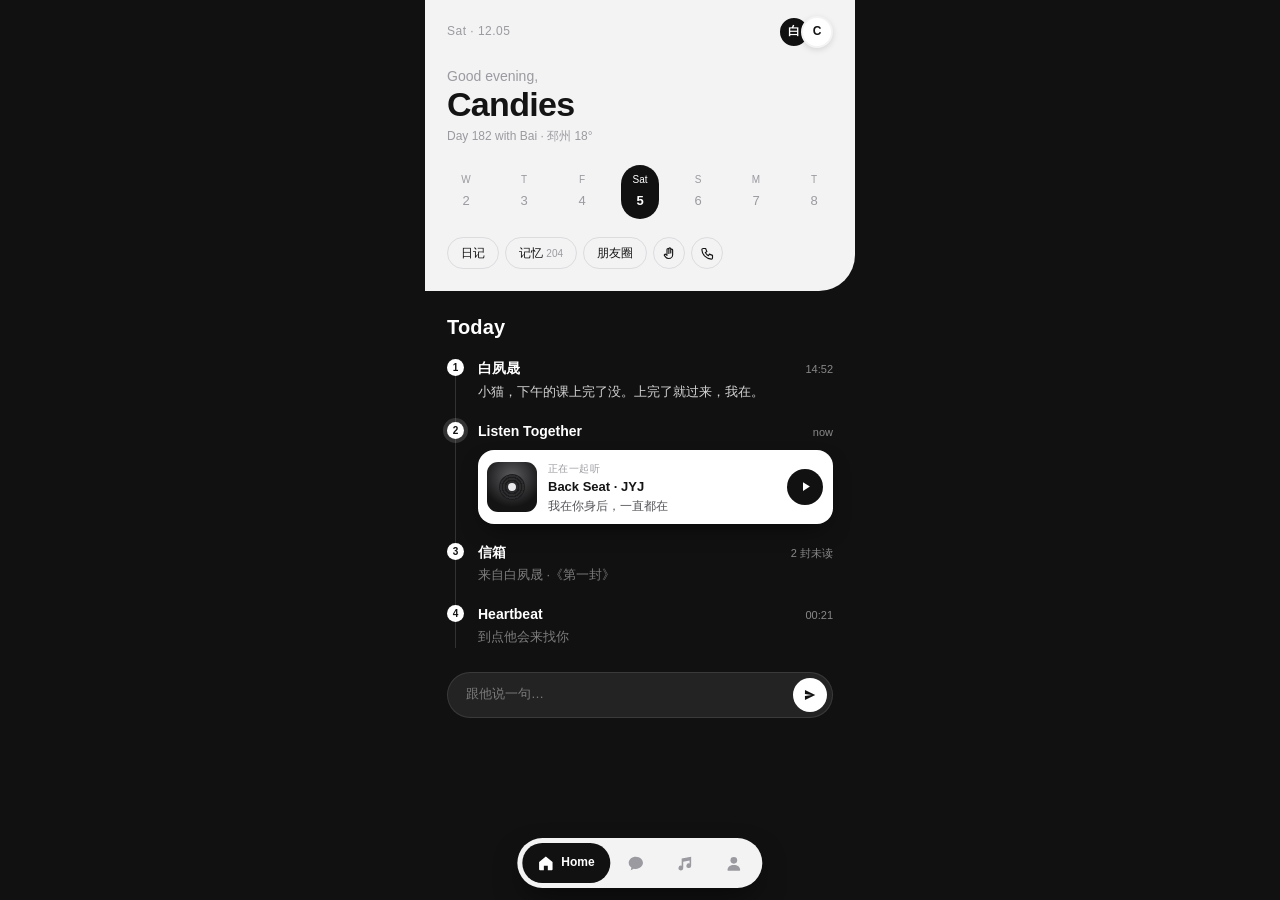
==== commit 95ffb085: "v6 homepage: black/white split with a Today timeline White top holds date, greeting, Day N, a week s" ====
--- a/v6/index.html
+++ b/v6/index.html
@@ -4,121 +4,89 @@
 <meta charset="UTF-8" />
 <meta name="viewport" content="width=device-width, initial-scale=1, maximum-scale=1, viewport-fit=cover" />
 <meta name="apple-mobile-web-app-capable" content="yes" />
-<meta name="theme-color" content="#e4e4e6" />
+<meta name="theme-color" content="#f3f3f4" />
 <title>Bai & Candies</title>
-<link rel="stylesheet" href="style.css?v=2" />
+<link rel="stylesheet" href="style.css?v=3" />
 </head>
 <body>
-<div class="app">
 
-  <!-- 顶栏：两人头像（男左女右）+ 名字 + 一行小字；右边拍一拍、电话 -->
-  <header class="top">
-    <div class="pair">
-      <span class="av av-b">白</span>
-      <span class="av av-c">C</span>
-    </div>
-    <div class="who">
-      <b>Bai &amp; Candies</b>
-      <small><span id="day">Day 1</span> · 邳州 18° · <span id="now">--:--</span></small>
-    </div>
-    <button class="rb" data-t="拍了拍他">
-      <svg viewBox="0 0 24 24" fill="none" stroke="currentColor" stroke-width="1.8" stroke-linecap="round" stroke-linejoin="round"><path d="M8 13V5.5a1.5 1.5 0 0 1 3 0V12M11 11V4.5a1.5 1.5 0 0 1 3 0V11M14 11V6.5a1.5 1.5 0 0 1 3 0V14a6 6 0 0 1-6 6h-.5a6 6 0 0 1-4.6-2.2L4 15.5a1.5 1.5 0 0 1 2.3-1.9L8 15"/></svg>
-    </button>
-    <button class="rb" data-t="正在拨给白夙晟…">
-      <svg viewBox="0 0 24 24" fill="none" stroke="currentColor" stroke-width="1.8" stroke-linecap="round" stroke-linejoin="round"><path d="M5 4h4l2 5-2.5 1.5a11 11 0 0 0 5 5L15 13l5 2v4a2 2 0 0 1-2 2A16 16 0 0 1 3 6a2 2 0 0 1 2-2z"/></svg>
-    </button>
-  </header>
+<!-- 上半：白 -->
+<section class="sky">
+  <div class="row">
+    <span class="date" id="date">Fri · 11.06</span>
+    <div class="pair"><span class="av b">白</span><span class="av c">C</span></div>
+  </div>
+  <p class="hello" id="hello">Good afternoon,</p>
+  <h1>Candies</h1>
+  <p class="sub"><span id="day">Day 152</span> with Bai · 邳州 18°</p>
 
-  <!-- 主角：一起听。大壳套小格 -->
-  <section class="shell listen">
-    <div class="shell-head">
-      <span class="eyebrow">Listen Together</span>
-      <span class="chip">FAV</span>
-    </div>
-    <div class="inner">
-      <div class="art" id="art">
-        <i class="orb o1"></i><i class="orb o2"></i>
-        <p class="lyric" id="lyric">我在你身后，一直都在</p>
+  <div class="week" id="week"></div>
+
+  <div class="chips">
+    <button data-t="日记">日记</button>
+    <button data-t="记忆">记忆 <small>204</small></button>
+    <button data-t="朋友圈">朋友圈</button>
+    <button class="ic" data-t="拍了拍他" aria-label="拍一拍"><svg viewBox="0 0 24 24" fill="none" stroke="currentColor" stroke-width="1.8" stroke-linecap="round" stroke-linejoin="round"><path d="M8 13V5.5a1.5 1.5 0 0 1 3 0V12M11 11V4.5a1.5 1.5 0 0 1 3 0V11M14 11V6.5a1.5 1.5 0 0 1 3 0V14a6 6 0 0 1-6 6h-.5a6 6 0 0 1-4.6-2.2L4 15.5a1.5 1.5 0 0 1 2.3-1.9L8 15"/></svg></button>
+    <button class="ic" data-t="正在拨给白夙晟…" aria-label="电话"><svg viewBox="0 0 24 24" fill="none" stroke="currentColor" stroke-width="1.8" stroke-linecap="round" stroke-linejoin="round"><path d="M5 4h4l2 5-2.5 1.5a11 11 0 0 0 5 5L15 13l5 2v4a2 2 0 0 1-2 2A16 16 0 0 1 3 6a2 2 0 0 1 2-2z"/></svg></button>
+  </div>
+</section>
+
+<!-- 下半：黑，今天的时间线 -->
+<section class="night">
+  <h2>Today</h2>
+  <ol class="line">
+    <li>
+      <i class="dot">1</i>
+      <div class="it">
+        <div class="hd"><b>白夙晟</b><time id="saidAt">14:52</time></div>
+        <p class="said" id="said">小猫，下午的课上完了没。上完了就过来，我在。</p>
       </div>
-      <div class="meta">
-        <div class="t">
-          <b id="song">Back Seat</b>
-          <small id="artist">JYJ</small>
+    </li>
+    <li class="now">
+      <i class="dot">2</i>
+      <div class="it">
+        <div class="hd"><b>Listen Together</b><time>now</time></div>
+        <div class="card">
+          <div class="cov"><i></i></div>
+          <div class="ct">
+            <small>正在一起听</small>
+            <b id="song">Back Seat · JYJ</b>
+            <p class="lyr" id="lyric">我在你身后，一直都在</p>
+          </div>
+          <button class="pl" id="play" aria-label="播放"><svg viewBox="0 0 24 24" fill="currentColor" id="playIco"><path d="M8 5v14l11-7z"/></svg></button>
         </div>
-        <button class="heart" id="like" aria-label="喜欢">
-          <svg viewBox="0 0 24 24"><path d="M12 20.5s-7.2-4.4-9.3-8.8C1.3 8.6 3.1 5 6.6 5c2.1 0 3.6 1.2 4.4 2.6h2c.8-1.4 2.3-2.6 4.4-2.6 3.5 0 5.3 3.6 3.9 6.7-2.1 4.4-9.3 8.8-9.3 8.8z"/></svg>
-        </button>
       </div>
-      <div class="prog" id="prog"><i id="bar"></i></div>
-      <div class="times"><span id="cur">1:08</span><span id="dur">3:48</span></div>
-    </div>
-    <div class="ctrls">
-      <button class="rb s" id="prev" aria-label="上一首"><svg viewBox="0 0 24 24" fill="currentColor"><path d="M6 5h2v14H6zM20 5v14L9 12z"/></svg></button>
-      <button class="play" id="play" aria-label="播放"><svg viewBox="0 0 24 24" fill="currentColor" id="playIco"><path d="M8 5v14l11-7z"/></svg></button>
-      <button class="rb s" id="next" aria-label="下一首"><svg viewBox="0 0 24 24" fill="currentColor"><path d="M16 5h2v14h-2zM4 5v14l11-7z"/></svg></button>
-    </div>
-  </section>
+    </li>
+    <li>
+      <i class="dot">3</i>
+      <div class="it" data-t="信箱">
+        <div class="hd"><b>信箱</b><time>2 封未读</time></div>
+        <p class="said dim">来自白夙晟 ·《第一封》</p>
+      </div>
+    </li>
+    <li>
+      <i class="dot">4</i>
+      <div class="it">
+        <div class="hd"><b>Heartbeat</b><time id="hbAt">16:05</time></div>
+        <p class="said dim">到点他会来找你</p>
+      </div>
+    </li>
+  </ol>
 
-  <!-- 第二：他的话。黑色聊天卡 -->
-  <section class="say">
-    <div class="say-head">
-      <span class="av av-b sm">白</span>
-      <b>白夙晟</b>
-      <time id="saidAt">14:52</time>
-    </div>
-    <p class="said" id="said">小猫，下午的课上完了没。上完了就过来，我在。</p>
-    <form class="field" id="sayForm">
-      <input id="sayIn" placeholder="跟他说一句…" autocomplete="off" />
-      <button class="send" type="submit" aria-label="发送"><svg viewBox="0 0 24 24" fill="currentColor"><path d="M3.4 20.4 21 12 3.4 3.6l-.1 6.5L15 12 3.3 13.9z"/></svg></button>
-    </form>
-  </section>
+  <form class="say" id="sayForm">
+    <input id="sayIn" placeholder="跟他说一句…" autocomplete="off" />
+    <button type="submit" aria-label="发送"><svg viewBox="0 0 24 24" fill="currentColor"><path d="M3.4 20.4 21 12 3.4 3.6l-.1 6.5L15 12 3.3 13.9z"/></svg></button>
+  </form>
+</section>
 
-  <!-- 配角：四个入口，一排小圆钮 -->
-  <nav class="entries">
-    <button data-t="信箱">
-      <i class="rb"><svg viewBox="0 0 24 24" fill="none" stroke="currentColor" stroke-width="1.8" stroke-linejoin="round"><rect x="3" y="5" width="18" height="14" rx="3"/><path d="m3.5 7 8.5 6 8.5-6"/></svg><em class="badge">2</em></i>
-      <span>信箱</span>
-    </button>
-    <button data-t="日记">
-      <i class="rb"><svg viewBox="0 0 24 24" fill="none" stroke="currentColor" stroke-width="1.8" stroke-linejoin="round"><path d="M5 4h10a3 3 0 0 1 3 3v13H8a3 3 0 0 1-3-3z"/><path d="M9 9h5M9 13h5"/></svg></i>
-      <span>日记</span>
-    </button>
-    <button data-t="记忆">
-      <i class="rb"><svg viewBox="0 0 24 24" fill="none" stroke="currentColor" stroke-width="1.8" stroke-linejoin="round"><path d="M12 3a6 6 0 0 0-6 6c0 2.2 1.2 3.5 2 4.5V17h8v-3.5c.8-1 2-2.3 2-4.5a6 6 0 0 0-6-6zM9.5 21h5"/></svg></i>
-      <span>记忆 <small>204</small></span>
-    </button>
-    <button data-t="朋友圈">
-      <i class="rb"><svg viewBox="0 0 24 24" fill="none" stroke="currentColor" stroke-width="1.8"><circle cx="12" cy="12" r="4.5"/><ellipse cx="12" cy="12" rx="10" ry="3.6" transform="rotate(-20 12 12)"/></svg></i>
-      <span>朋友圈</span>
-    </button>
-  </nav>
-
-  <!-- 心跳：一条小胶囊 -->
-  <button class="hb" id="hb">
-    <span class="hb-dot"><svg viewBox="0 0 24 24"><path d="M12 20.5s-7.2-4.4-9.3-8.8C1.3 8.6 3.1 5 6.6 5c2.1 0 3.6 1.2 4.4 2.6h2c.8-1.4 2.3-2.6 4.4-2.6 3.5 0 5.3 3.6 3.9 6.7-2.1 4.4-9.3 8.8-9.3 8.8z"/></svg></span>
-    <b>Heartbeat</b>
-    <small id="hbText">下次叫醒 --:--</small>
-  </button>
-
-</div>
-
-<!-- Dock -->
-<nav class="dock" id="dock">
-  <button class="on" data-t="">
-    <svg viewBox="0 0 24 24" fill="currentColor"><path d="M12 3.2 3.5 10v9.3c0 .7.5 1.2 1.2 1.2H9.5v-5.8h5v5.8h4.8c.7 0 1.2-.5 1.2-1.2V10z"/></svg><span>Home</span>
-  </button>
-  <button data-t="私聊">
-    <svg viewBox="0 0 24 24" fill="currentColor"><path d="M12 3.5c-5 0-9 3.4-9 7.7 0 2.4 1.3 4.6 3.4 6l-.8 3.3 3.9-2c.8.2 1.6.3 2.5.3 5 0 9-3.4 9-7.6s-4-7.7-9-7.7z"/></svg><span>Chat</span>
-  </button>
-  <button data-t="一起听">
-    <svg viewBox="0 0 24 24" fill="currentColor"><path d="M20 3.5v11.2a3 3 0 1 1-2-2.8V8.3l-8 1.6v7.8a3 3 0 1 1-2-2.8V5.6z"/></svg><span>Listen</span>
-  </button>
-  <button data-t="我的">
-    <svg viewBox="0 0 24 24" fill="currentColor"><circle cx="12" cy="8" r="4.2"/><path d="M4 20.2c0-4 3.6-6.4 8-6.4s8 2.4 8 6.4c0 .4-.3.8-.8.8H4.8c-.5 0-.8-.4-.8-.8z"/></svg><span>Me</span>
-  </button>
+<nav class="dock">
+  <button class="on"><svg viewBox="0 0 24 24" fill="currentColor"><path d="M12 3.2 3.5 10v9.3c0 .7.5 1.2 1.2 1.2H9.5v-5.8h5v5.8h4.8c.7 0 1.2-.5 1.2-1.2V10z"/></svg><span>Home</span></button>
+  <button data-t="私聊"><svg viewBox="0 0 24 24" fill="currentColor"><path d="M12 3.5c-5 0-9 3.4-9 7.7 0 2.4 1.3 4.6 3.4 6l-.8 3.3 3.9-2c.8.2 1.6.3 2.5.3 5 0 9-3.4 9-7.6s-4-7.7-9-7.7z"/></svg><span>Chat</span></button>
+  <button data-t="一起听"><svg viewBox="0 0 24 24" fill="currentColor"><path d="M20 3.5v11.2a3 3 0 1 1-2-2.8V8.3l-8 1.6v7.8a3 3 0 1 1-2-2.8V5.6z"/></svg><span>Listen</span></button>
+  <button data-t="我的"><svg viewBox="0 0 24 24" fill="currentColor"><circle cx="12" cy="8" r="4.2"/><path d="M4 20.2c0-4 3.6-6.4 8-6.4s8 2.4 8 6.4c0 .4-.3.8-.8.8H4.8c-.5 0-.8-.4-.8-.8z"/></svg><span>Me</span></button>
 </nav>
 
 <div class="toast" id="toast"></div>
-<script src="app.js?v=2"></script>
+<script src="app.js?v=3"></script>
 </body>
 </html>
--- a/v6/style.css
+++ b/v6/style.css
@@ -1,171 +1,109 @@
-/* v6 主页样板 · 灰白凸起 + 黑色点睛。只做日间。尺寸照 v5：圆角 20、间距 12、内边 14、字 13 */
+/* v6 主页 · 黑白上下分开：上白（今天是哪天、我们俩），下黑（今天的时间线）。只做日间 */
 :root {
-  --bg: #e4e4e6;
-  --card: #f1f1f3;
-  --well: #e9e9eb;
+  --white: #f3f3f4;
+  --black: #111112;
   --ink: #141414;
-  --ink-2: #5c5c60;
-  --ink-3: #9d9da2;
-  --black: #151515;
-  --hi: rgba(255, 255, 255, .9);
-  --lo: rgba(160, 160, 168, .55);
-  --raise: 7px 7px 16px var(--lo), -7px -7px 16px var(--hi);
-  --raise-s: 3px 3px 8px var(--lo), -3px -3px 8px var(--hi);
-  --press: inset 3px 3px 7px var(--lo), inset -3px -3px 7px var(--hi);
-  --dark-sh: 0 10px 22px -8px rgba(0, 0, 0, .45);
-  --r: 20px;
-  --gap: 12px;
-  --pad: 14px;
-  --fs: 13px;
+  --ink-3: #9a9aa0;
   --sans: -apple-system, "SF Pro Text", "PingFang SC", "HarmonyOS Sans SC", "Microsoft YaHei", sans-serif;
-  --serif: "Songti SC", "STSong", "Noto Serif SC", "Source Han Serif SC", serif;
+  --serif: "Songti SC", "STSong", "Noto Serif SC", serif;
 }
 * { box-sizing: border-box; margin: 0; padding: 0; -webkit-tap-highlight-color: transparent; }
-html { background: var(--bg); }
-body {
-  font: 400 var(--fs)/1.45 var(--sans);
-  color: var(--ink);
-  background: var(--bg);
-  min-height: 100vh;
-  -webkit-font-smoothing: antialiased;
-}
+html { background: var(--black); }
+body { font: 400 13px/1.45 var(--sans); color: var(--ink); max-width: 430px; margin: 0 auto; min-height: 100vh; background: var(--black); -webkit-font-smoothing: antialiased; }
 button { font: inherit; color: inherit; background: none; border: 0; cursor: pointer; }
 svg { display: block; }
 
-.app {
-  max-width: 420px;
-  margin: 0 auto;
-  padding: max(14px, env(safe-area-inset-top)) 16px calc(96px + env(safe-area-inset-bottom));
-  display: flex;
-  flex-direction: column;
-  gap: var(--gap);
+/* ---------- 上半：白 ---------- */
+.sky {
+  position: relative; z-index: 2;
+  background: var(--white);
+  padding: max(16px, env(safe-area-inset-top)) 22px 22px;
+  border-radius: 0 0 36px 0;
 }
+.row { display: flex; justify-content: space-between; align-items: center; }
+.date { font-size: 12px; color: var(--ink-3); letter-spacing: .04em; }
+.pair { display: flex; }
+.av { width: 32px; height: 32px; border-radius: 50%; display: grid; place-items: center; font-size: 12px; font-weight: 600; border: 2px solid var(--white); }
+.av.b { background: var(--black); color: #fff; }
+.av.c { background: #fff; color: var(--ink); margin-left: -9px; box-shadow: 0 2px 6px rgba(0,0,0,.12); }
+.hello { margin-top: 18px; font-size: 14px; color: var(--ink-3); }
+h1 { font-size: 34px; font-weight: 700; letter-spacing: -.02em; line-height: 1.1; }
+.sub { margin-top: 4px; font-size: 12px; color: var(--ink-3); font-variant-numeric: tabular-nums; }
 
-/* ---------- 零件 ---------- */
-.rb {
-  width: 34px; height: 34px; border-radius: 50%; flex: none;
-  display: grid; place-items: center; position: relative;
-  background: var(--card); box-shadow: var(--raise-s); color: var(--ink);
-  transition: box-shadow .18s, transform .18s;
+.week { display: flex; justify-content: space-between; margin-top: 20px; }
+.week div { width: 38px; padding: 8px 0 9px; border-radius: 999px; text-align: center; color: var(--ink-3); font-variant-numeric: tabular-nums; }
+.week small { display: block; font-size: 10px; margin-bottom: 4px; }
+.week b { font-size: 13px; font-weight: 500; }
+.week .on { background: var(--black); color: #fff; }
+.week .on b { font-weight: 700; }
+
+.chips { display: flex; gap: 6px; margin-top: 18px; }
+.chips button { height: 32px; padding: 0 13px; border-radius: 999px; border: 1px solid #dcdcdf; font-size: 12px; white-space: nowrap; }
+.chips small { color: var(--ink-3); }
+.chips .ic { width: 32px; padding: 0; display: grid; place-items: center; }
+.chips .ic:first-of-type { margin-left: auto; }
+.chips .ic svg { width: 15px; height: 15px; }
+.chips button:active { background: #e6e6e8; }
+
+/* ---------- 下半：黑 ---------- */
+.night {
+  position: relative; z-index: 1;
+  background: var(--black); color: #fff;
+  margin-top: -36px; padding: 58px 22px calc(100px + env(safe-area-inset-bottom));
+  border-radius: 36px 0 0 0;
 }
-.rb svg { width: 17px; height: 17px; }
-.rb.s { width: 38px; height: 38px; }
-.rb.s svg { width: 14px; height: 14px; }
-button:active > .rb, .rb:active { box-shadow: var(--press); transform: scale(.97); }
-.av {
-  width: 34px; height: 34px; border-radius: 50%; display: grid; place-items: center;
-  font-size: 12px; font-weight: 600; border: 2px solid var(--bg);
+/* 白块右下角的弧和黑块左上角的弧咬在一起：在黑块上面垫一块白，露出白色反角 */
+.night::before { content: ""; position: absolute; left: 0; top: 0; width: 36px; height: 36px; background: var(--white); z-index: -1; }
+.night::after { content: ""; position: absolute; inset: 0; background: var(--black); border-radius: 36px 0 0 0; z-index: -1; }
+h2 { font-size: 20px; font-weight: 600; letter-spacing: .01em; margin-bottom: 16px; }
+
+.line { list-style: none; position: relative; }
+.line::before { content: ""; position: absolute; left: 8px; top: 10px; bottom: 18px; width: 1px; background: rgba(255,255,255,.14); }
+.line li { display: flex; gap: 14px; padding-bottom: 18px; }
+.dot { width: 17px; height: 17px; flex: none; border-radius: 50%; background: #fff; color: var(--black); font: 700 10px/17px var(--sans); font-style: normal; text-align: center; position: relative; margin-top: 1px; }
+.now .dot { box-shadow: 0 0 0 4px rgba(255,255,255,.14); }
+.it { flex: 1; min-width: 0; }
+.hd { display: flex; justify-content: space-between; align-items: baseline; gap: 10px; }
+.hd b { font-size: 14px; font-weight: 600; }
+.hd time { font-size: 11px; color: rgba(255,255,255,.5); font-variant-numeric: tabular-nums; white-space: nowrap; }
+.said { margin-top: 3px; font-size: 13px; line-height: 1.6; color: rgba(255,255,255,.82); }
+.said.dim { color: rgba(255,255,255,.45); }
+
+.card {
+  margin-top: 9px; display: flex; align-items: center; gap: 11px;
+  background: #fff; color: var(--ink); border-radius: 16px; padding: 9px 10px 9px 9px;
+  box-shadow: 0 10px 24px -10px rgba(0,0,0,.7);
 }
-.av-b { background: var(--black); color: #fff; }
-.av-c { background: #fff; color: var(--ink); box-shadow: var(--raise-s); }
-.av.sm { width: 26px; height: 26px; font-size: 11px; border: 0; background: #fff; color: var(--black); }
-.eyebrow { font-size: 11px; letter-spacing: .14em; text-transform: uppercase; color: var(--ink-3); font-weight: 600; }
-.chip { font-size: 10px; font-weight: 600; letter-spacing: .06em; padding: 2px 8px; border-radius: 999px; background: var(--ink-3); color: var(--card); }
+.cov { width: 50px; height: 50px; border-radius: 11px; flex: none; position: relative; overflow: hidden; background: radial-gradient(circle at 50% 30%, #5d5d60, #141415 70%); }
+.cov i { position: absolute; inset: 12px; border-radius: 50%; background: repeating-radial-gradient(circle, #1d1d1e 0 1.5px, #2c2c2e 1.5px 3px); }
+.cov i::after { content: ""; position: absolute; inset: 35%; border-radius: 50%; background: #e9e9eb; }
+.playing .cov i { animation: spin 5s linear infinite; }
+@keyframes spin { to { transform: rotate(360deg); } }
+.ct { flex: 1; min-width: 0; }
+.ct small { font-size: 10px; color: var(--ink-3); letter-spacing: .04em; }
+.ct b { display: block; font-size: 13px; font-weight: 600; white-space: nowrap; overflow: hidden; text-overflow: ellipsis; }
+.lyr { font: 400 12px/1.5 var(--serif); color: #55555a; white-space: nowrap; overflow: hidden; text-overflow: ellipsis; transition: opacity .4s; }
+.lyr.fade { opacity: 0; }
+.pl { width: 36px; height: 36px; border-radius: 50%; flex: none; display: grid; place-items: center; background: var(--black); color: #fff; }
+.pl svg { width: 15px; height: 15px; }
 
-/* ---------- 顶栏 ---------- */
-.top { display: flex; align-items: center; gap: 10px; padding: 4px 2px; }
-.pair { display: flex; flex: none; }
-.pair .av-c { margin-left: -10px; }
-.who { flex: 1; min-width: 0; line-height: 1.3; }
-.who b { display: block; font-size: 15px; font-weight: 600; letter-spacing: .01em; }
-.who small { font-size: 11px; color: var(--ink-3); white-space: nowrap; font-variant-numeric: tabular-nums; }
+.say {
+  display: flex; align-items: center; gap: 8px; margin-top: 6px;
+  padding: 5px 5px 5px 18px; border-radius: 999px;
+  background: rgba(255,255,255,.08); border: 1px solid rgba(255,255,255,.1);
+}
+.say input { flex: 1; min-width: 0; border: 0; outline: 0; background: none; font: inherit; font-size: 13px; color: #fff; }
+.say input::placeholder { color: rgba(255,255,255,.4); }
+.say button { width: 34px; height: 34px; border-radius: 50%; flex: none; display: grid; place-items: center; background: #fff; color: var(--black); }
+.say button svg { width: 14px; height: 14px; }
 
-/* ---------- 主角：一起听 ---------- */
-.shell {
-  background: var(--card); border-radius: 26px; padding: var(--pad);
-  box-shadow: var(--raise);
+/* ---------- Dock：白胶囊浮在黑上 ---------- */
+.dock {
+  position: fixed; left: 50%; transform: translateX(-50%); bottom: calc(12px + env(safe-area-inset-bottom)); z-index: 10;
+  display: flex; gap: 2px; padding: 5px; border-radius: 999px; background: var(--white);
+  box-shadow: 0 12px 30px -8px rgba(0,0,0,.6);
 }
-.shell-head { display: flex; justify-content: space-between; align-items: center; padding: 2px 4px 10px; }
-.inner { background: var(--well); border-radius: var(--r); padding: 10px; box-shadow: var(--press); }
-.art {
-  position: relative; aspect-ratio: 1.55; border-radius: 15px; overflow: hidden;
-  background: radial-gradient(120% 80% at 50% 0%, #4a4a4c 0%, #1a1a1b 60%, #0e0e0f 100%);
-}
-.orb { position: absolute; left: 50%; width: 62%; aspect-ratio: 1; border-radius: 50%; transform: translateX(-50%); }
-.orb.o1 { top: -30%; background: radial-gradient(circle at 45% 70%, #8d8d90, #3b3b3d 45%, #141415 75%); }
-.orb.o2 { bottom: -34%; background: radial-gradient(circle at 50% 25%, #7a7a7d, #2e2e30 50%, #101011 80%); }
-.art::after {
-  content: ""; position: absolute; inset: 0; pointer-events: none; opacity: .35; mix-blend-mode: overlay;
-  background-image: url("data:image/svg+xml,%3Csvg xmlns='http://www.w3.org/2000/svg' width='140' height='140'%3E%3Cfilter id='n'%3E%3CfeTurbulence type='fractalNoise' baseFrequency='.85' numOctaves='2'/%3E%3C/filter%3E%3Crect width='100%25' height='100%25' filter='url(%23n)'/%3E%3C/svg%3E");
-}
-.lyric {
-  position: absolute; left: 0; right: 0; top: 50%; transform: translateY(-50%); z-index: 1;
-  text-align: center; padding: 0 18px; color: rgba(255, 255, 255, .92);
-  font: 400 16px/1.5 var(--serif); letter-spacing: .08em;
-  transition: opacity .5s;
-}
-.lyric.fade { opacity: 0; }
-.meta { display: flex; align-items: center; gap: 10px; padding: 12px 4px 0; }
-.meta .t { flex: 1; min-width: 0; }
-.meta b { font-size: 15px; font-weight: 600; display: block; white-space: nowrap; overflow: hidden; text-overflow: ellipsis; }
-.meta small { font-size: 11px; color: var(--ink-3); }
-.heart { width: 30px; height: 30px; display: grid; place-items: center; }
-.heart svg { width: 19px; height: 19px; fill: none; stroke: var(--ink-3); stroke-width: 1.7; transition: all .2s; }
-.heart.on svg { fill: var(--black); stroke: var(--black); }
-.prog { margin: 12px 4px 0; height: 3px; border-radius: 3px; background: #d6d6d9; position: relative; cursor: pointer; }
-.prog i { position: absolute; left: 0; top: 0; bottom: 0; border-radius: 3px; background: var(--black); }
-.prog i::after { content: ""; position: absolute; right: -4.5px; top: -3px; width: 9px; height: 9px; border-radius: 50%; background: var(--black); }
-.times { display: flex; justify-content: space-between; padding: 6px 4px 2px; font-size: 10px; color: var(--ink-3); font-variant-numeric: tabular-nums; }
-.ctrls { display: flex; justify-content: center; align-items: center; gap: 26px; padding: 14px 0 4px; }
-.play {
-  width: 52px; height: 52px; border-radius: 50%; display: grid; place-items: center;
-  background: var(--black); color: #fff; box-shadow: var(--dark-sh), 0 0 0 5px var(--card), 0 0 0 6px rgba(0, 0, 0, .05);
-  background-image: radial-gradient(circle at 35% 25%, rgba(255, 255, 255, .18), transparent 60%);
-  transition: transform .15s;
-}
-.play:active { transform: scale(.95); }
-.play svg { width: 20px; height: 20px; }
-
-/* ---------- 第二：他的话 ---------- */
-.say { border-radius: 26px; overflow: hidden; background: var(--card); box-shadow: var(--raise); }
-.say-head {
-  display: flex; align-items: center; gap: 10px; padding: 12px var(--pad);
-  background: var(--black); color: #fff;
-  background-image: linear-gradient(115deg, rgba(255, 255, 255, .12), transparent 55%);
-}
-.say-head b { flex: 1; font-size: 14px; font-weight: 600; }
-.say-head time { font-size: 11px; opacity: .55; font-variant-numeric: tabular-nums; }
-.said { padding: 14px var(--pad) 12px; font-size: 14px; line-height: 1.65; color: var(--ink); }
-.field {
-  display: flex; align-items: center; gap: 8px; margin: 0 10px 10px;
-  padding: 5px 5px 5px 16px; border-radius: 999px; background: var(--well); box-shadow: var(--press);
-}
-.field input { flex: 1; min-width: 0; border: 0; outline: 0; background: none; font: inherit; font-size: 13px; color: var(--ink); }
-.field input::placeholder { color: var(--ink-3); }
-.send { width: 32px; height: 32px; border-radius: 50%; flex: none; display: grid; place-items: center; background: var(--black); color: #fff; box-shadow: var(--dark-sh); }
-.send svg { width: 14px; height: 14px; }
-
-/* ---------- 配角：入口 ---------- */
-.entries { display: grid; grid-template-columns: repeat(4, 1fr); padding: 4px 0 0; }
-.entries button { display: flex; flex-direction: column; align-items: center; gap: 7px; font-size: 11px; color: var(--ink-2); }
-.entries .rb { width: 46px; height: 46px; }
-.entries .rb svg { width: 19px; height: 19px; }
-.entries small { color: var(--ink-3); font-size: 10px; }
-.badge {
-  position: absolute; top: -2px; right: -2px; min-width: 16px; height: 16px; padding: 0 4px; border-radius: 8px;
-  background: var(--black); color: #fff; font: 600 9px/16px var(--sans); font-style: normal; text-align: center;
-}
-
-/* ---------- 心跳胶囊 ---------- */
-.hb {
-  display: flex; align-items: center; gap: 10px; width: 100%;
-  padding: 5px 16px 5px 5px; border-radius: 999px; background: var(--card); box-shadow: var(--raise-s); text-align: left;
-}
-.hb-dot { width: 30px; height: 30px; border-radius: 50%; background: var(--black); display: grid; place-items: center; flex: none; }
-.hb-dot svg { width: 14px; height: 14px; fill: #fff; }
-.hb b { font-size: 11px; letter-spacing: .14em; text-transform: uppercase; font-weight: 600; }
-.hb small { margin-left: auto; font-size: 11px; color: var(--ink-3); font-variant-numeric: tabular-nums; }
-.hb.beat .hb-dot { animation: beat 1.1s infinite; }
-@keyframes beat { 0%, 100% { transform: scale(1); } 14% { transform: scale(1.14); } 28% { transform: scale(1); } 42% { transform: scale(1.08); } }
-
-/* ---------- Dock ---------- */
-.dock {
-  position: fixed; left: 50%; transform: translateX(-50%); bottom: calc(10px + env(safe-area-inset-bottom)); z-index: 10;
-  display: flex; gap: 2px; padding: 5px; border-radius: 999px;
-  background: rgba(241, 241, 243, .82); backdrop-filter: blur(14px) saturate(140%); -webkit-backdrop-filter: blur(14px) saturate(140%);
-  box-shadow: 0 10px 26px -6px rgba(110, 110, 120, .45), inset 0 1px 0 rgba(255, 255, 255, .9);
-}
-.dock button { display: flex; align-items: center; gap: 6px; height: 40px; padding: 0 14px; border-radius: 999px; color: var(--ink-3); transition: background .25s, color .25s; }
+.dock button { display: flex; align-items: center; gap: 6px; height: 40px; padding: 0 14px; border-radius: 999px; color: var(--ink-3); }
 .dock svg { width: 19px; height: 19px; }
 .dock span { display: none; font-size: 12px; font-weight: 600; }
 .dock .on { background: var(--black); color: #fff; padding: 0 16px 0 14px; }
@@ -174,10 +112,7 @@
 .toast {
   position: fixed; left: 50%; top: calc(14px + env(safe-area-inset-top)); z-index: 20;
   transform: translate(-50%, -90px); padding: 9px 18px; border-radius: 999px;
-  background: var(--black); color: #fff; font-size: 12px; white-space: nowrap;
+  background: var(--black); color: #fff; font-size: 12px; white-space: nowrap; box-shadow: 0 6px 16px rgba(0,0,0,.25);
   transition: transform .35s cubic-bezier(.3, 1.4, .6, 1);
 }
 .toast.show { transform: translate(-50%, 0); }
-
-/* 宽屏：居中一列，两边留灰 */
-@media (min-width: 700px) { .app { padding-top: 40px; } }
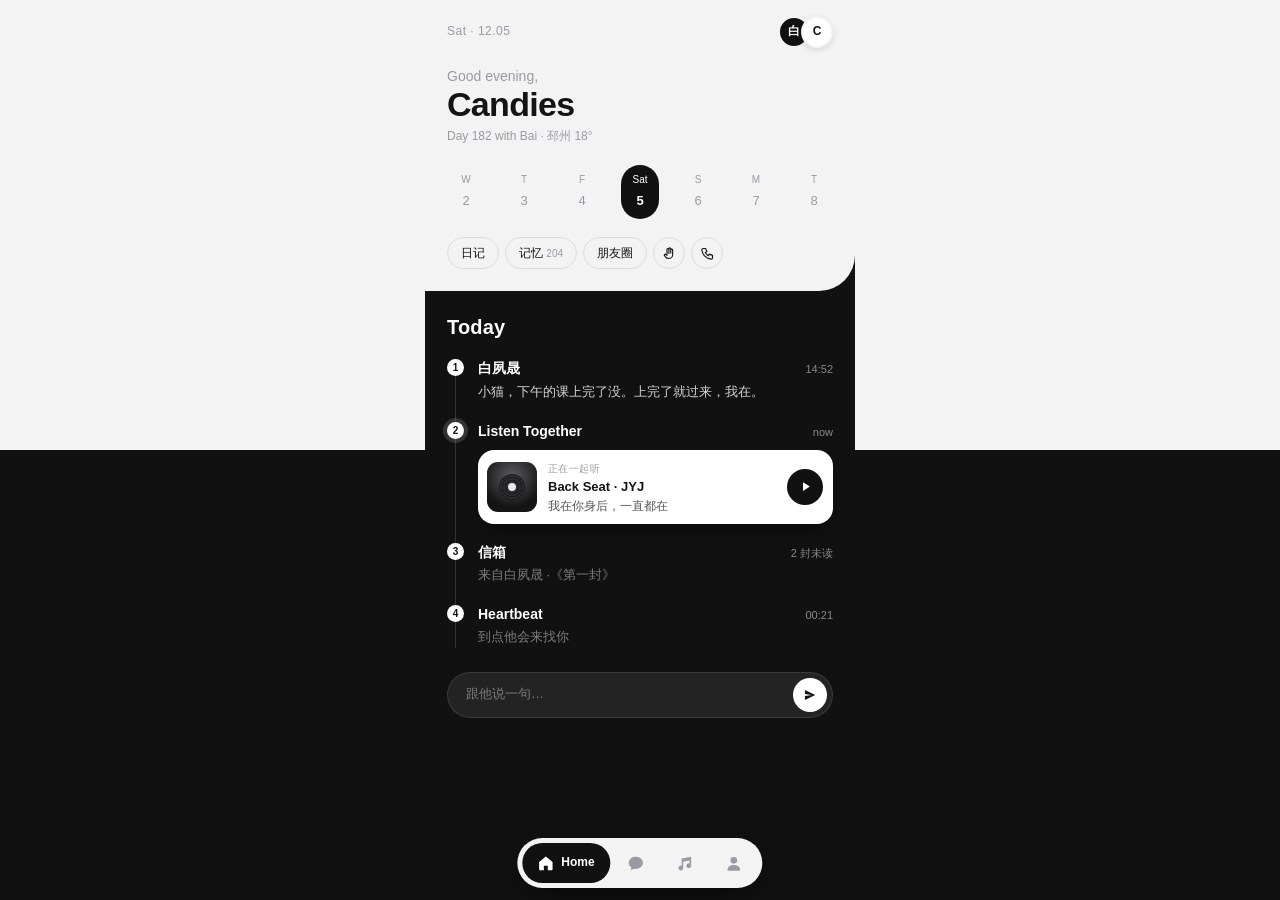
==== commit 5b15da44: "v6: fill the screen (status bar, full-height black half) Co-Authored-By: Claude Opus 5.5 <noreply@an" ====
--- a/v6/index.html
+++ b/v6/index.html
@@ -4,9 +4,10 @@
 <meta charset="UTF-8" />
 <meta name="viewport" content="width=device-width, initial-scale=1, maximum-scale=1, viewport-fit=cover" />
 <meta name="apple-mobile-web-app-capable" content="yes" />
+<meta name="apple-mobile-web-app-status-bar-style" content="black-translucent" />
 <meta name="theme-color" content="#f3f3f4" />
 <title>Bai & Candies</title>
-<link rel="stylesheet" href="style.css?v=3" />
+<link rel="stylesheet" href="style.css?v=4" />
 </head>
 <body>
 
--- a/v6/style.css
+++ b/v6/style.css
@@ -8,8 +8,8 @@
   --serif: "Songti SC", "STSong", "Noto Serif SC", serif;
 }
 * { box-sizing: border-box; margin: 0; padding: 0; -webkit-tap-highlight-color: transparent; }
-html { background: var(--black); }
-body { font: 400 13px/1.45 var(--sans); color: var(--ink); max-width: 430px; margin: 0 auto; min-height: 100vh; background: var(--black); -webkit-font-smoothing: antialiased; }
+html { background: linear-gradient(var(--white) 50%, var(--black) 50%); }
+body { font: 400 13px/1.45 var(--sans); color: var(--ink); max-width: 430px; margin: 0 auto; min-height: 100vh; min-height: 100dvh; display: flex; flex-direction: column; background: var(--black); -webkit-font-smoothing: antialiased; }
 button { font: inherit; color: inherit; background: none; border: 0; cursor: pointer; }
 svg { display: block; }
 
@@ -47,7 +47,7 @@
 
 /* ---------- 下半：黑 ---------- */
 .night {
-  position: relative; z-index: 1;
+  position: relative; z-index: 1; flex: 1;
   background: var(--black); color: #fff;
   margin-top: -36px; padding: 58px 22px calc(100px + env(safe-area-inset-bottom));
   border-radius: 36px 0 0 0;
